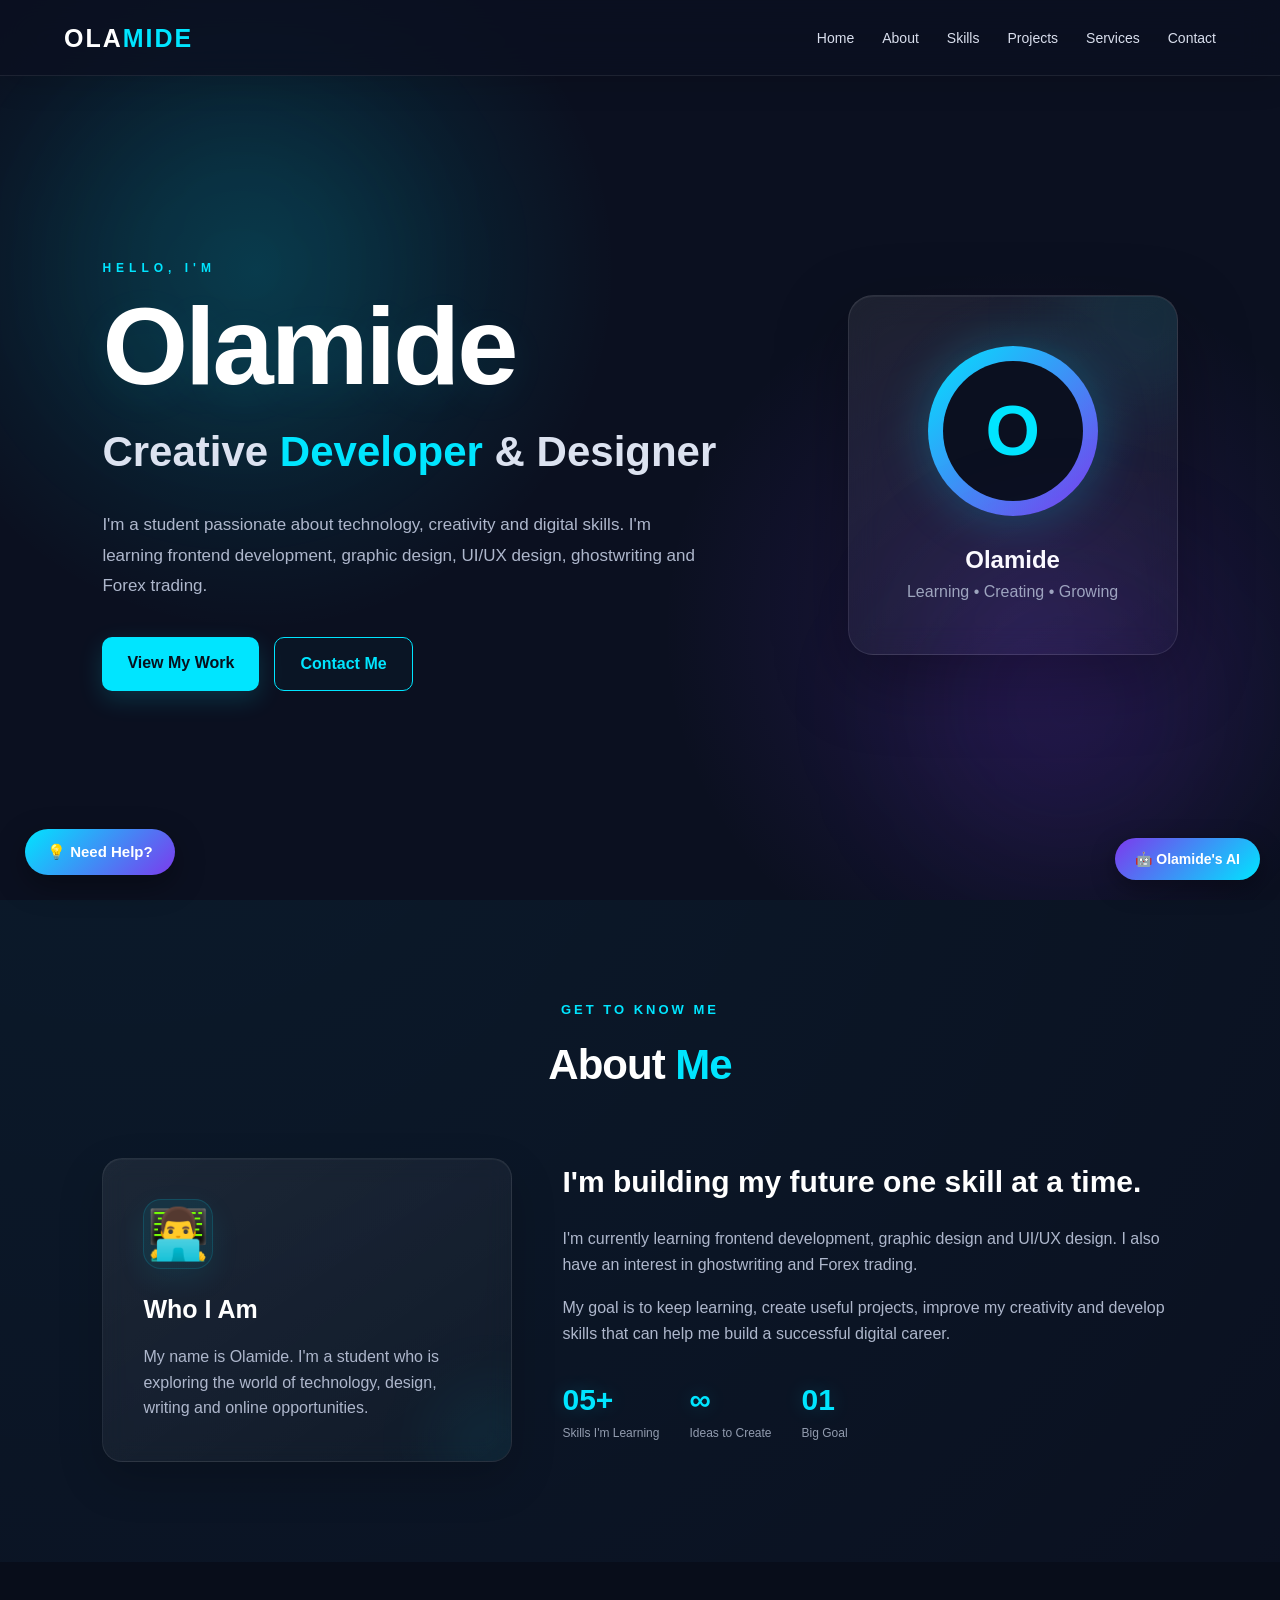
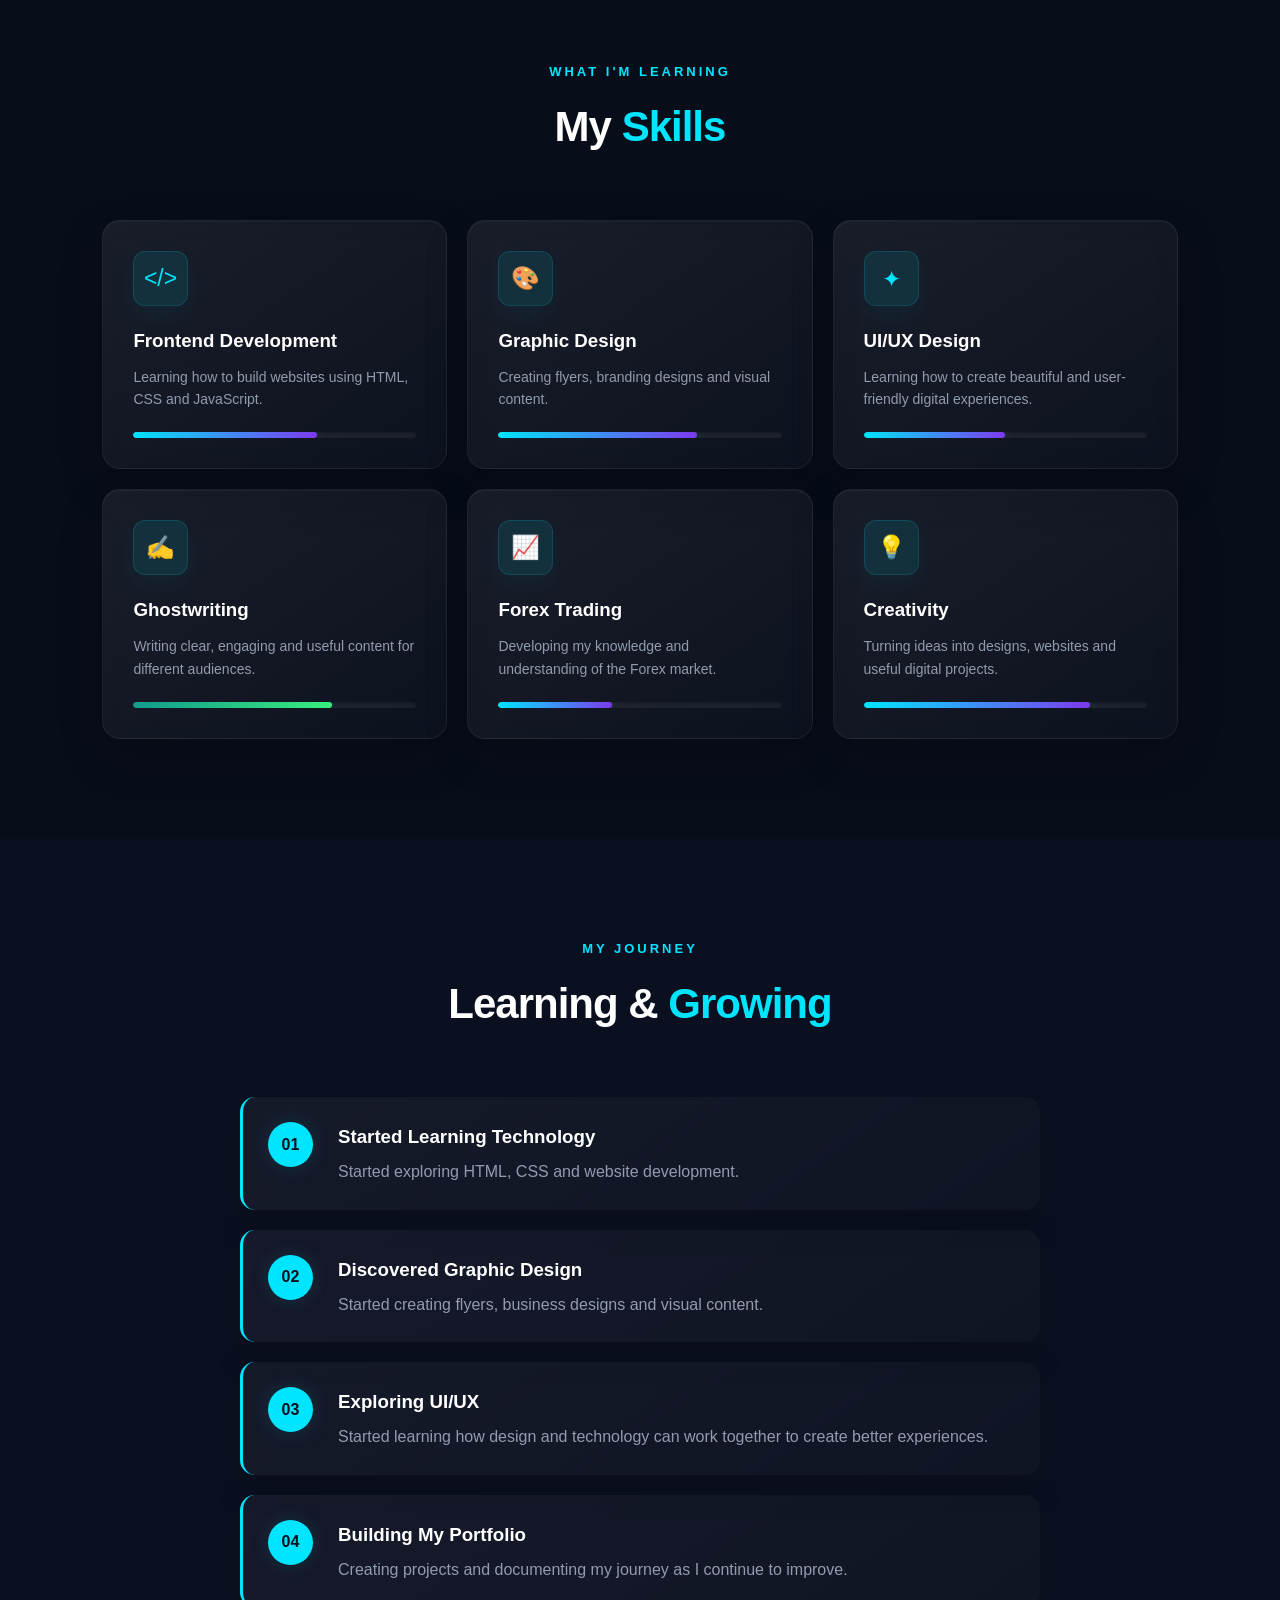
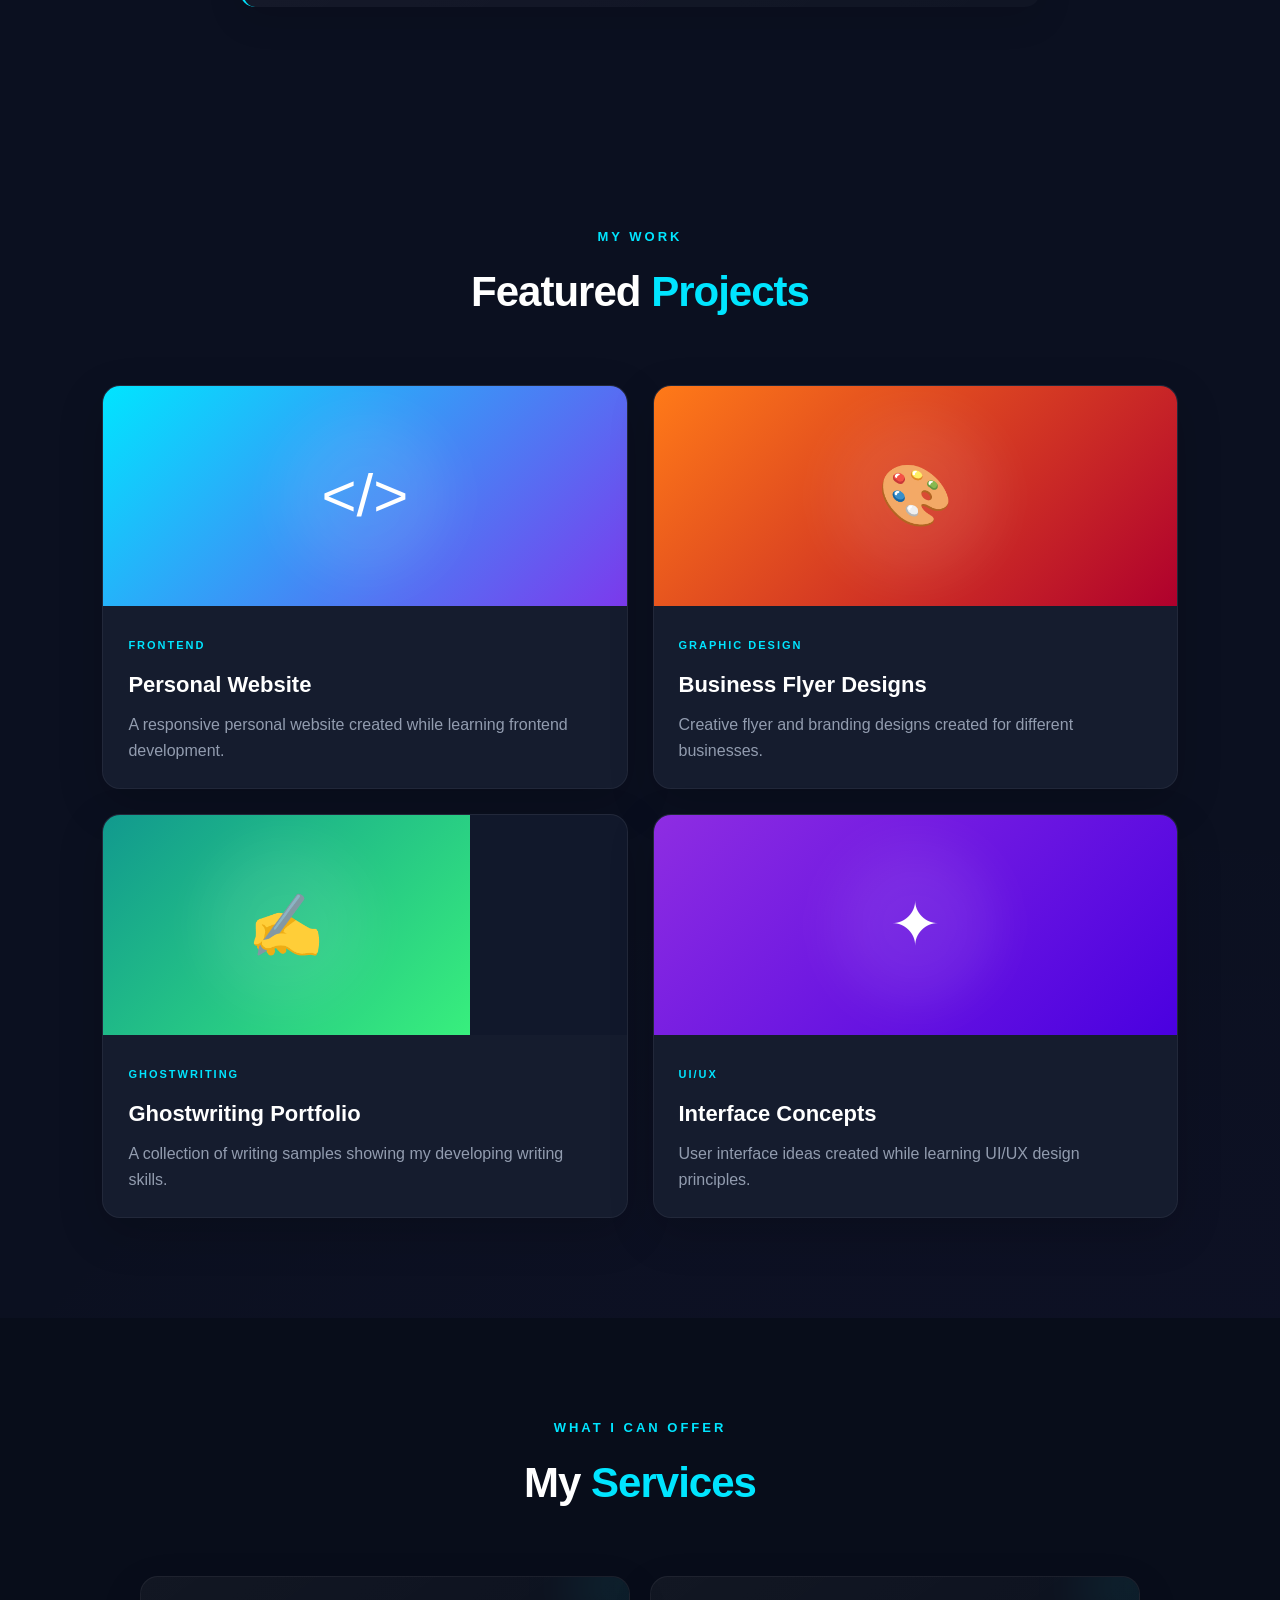
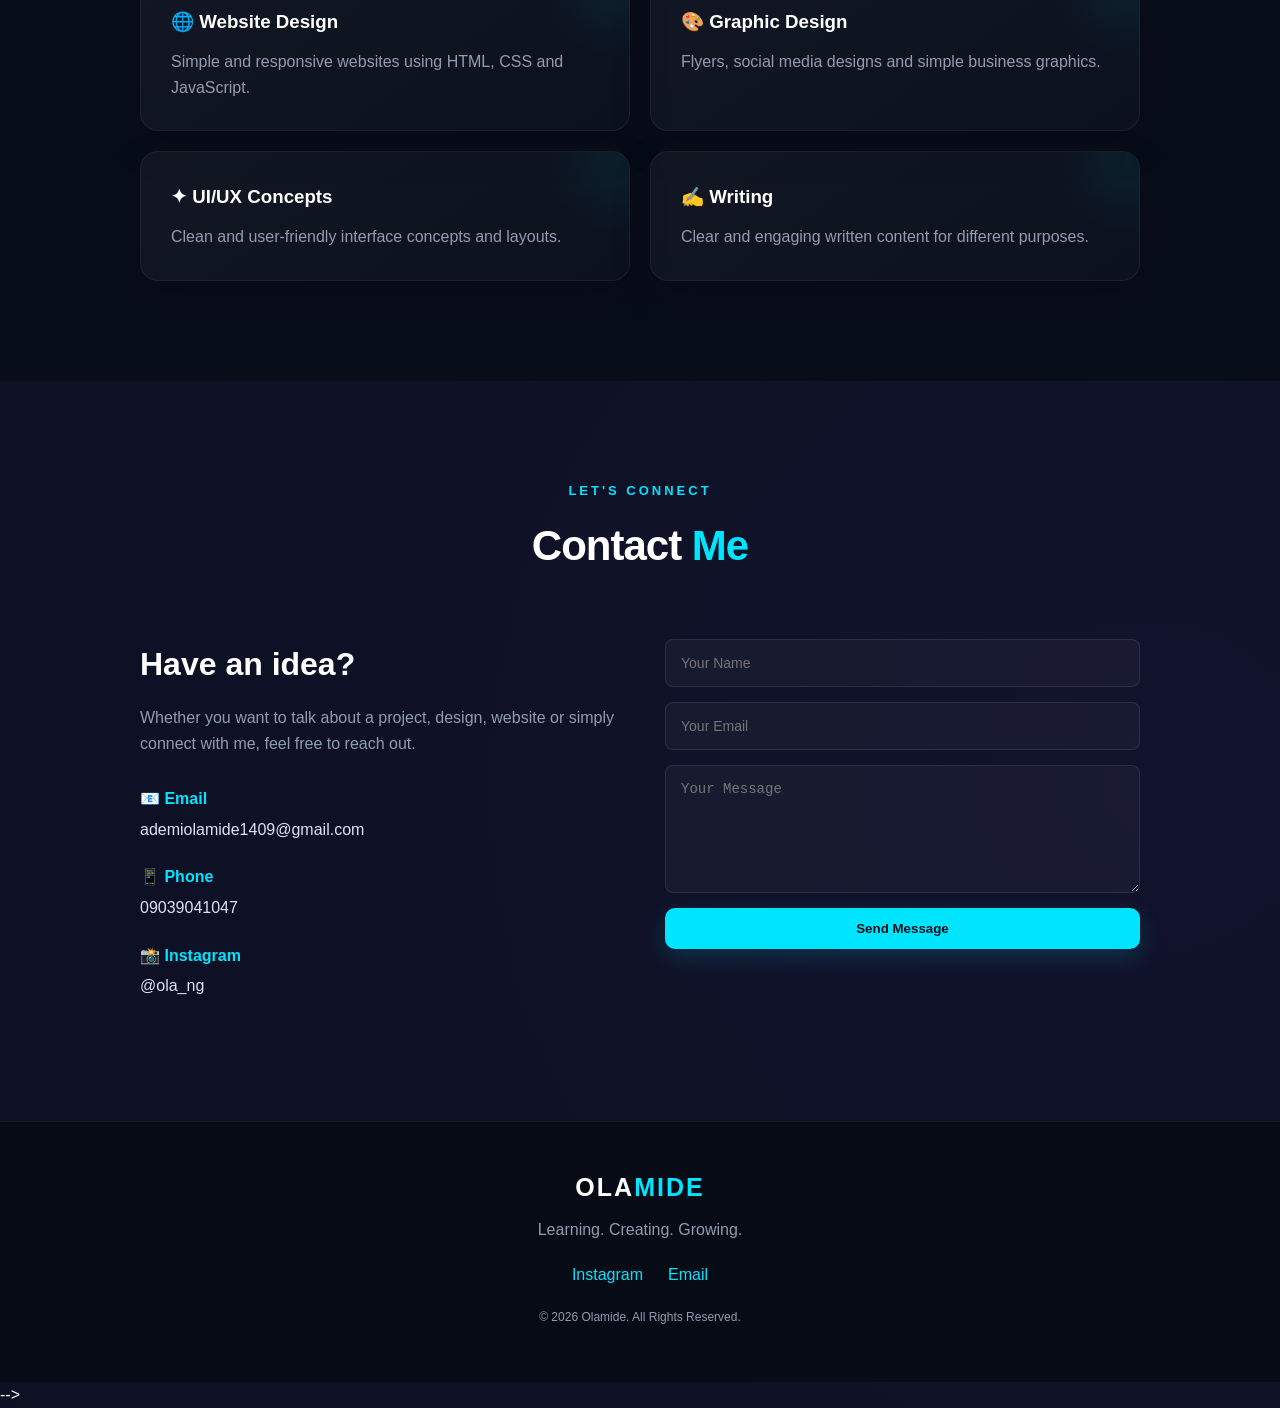
==== index.html @ 6fe2a72b "Initial commit" ====
<!DOCTYPE html>
<html lang="en">

<head>
    <meta charset="UTF-8">
    <meta name="viewport" content="width=device-width, initial-scale=1.0">
    <meta name="description"
        content="Ademide Ibrahim is a creative developer and designer passionate about technology, web development, UI/UX design, and building creative digital experiences.">

    <meta name="keywords"
        content="Ademide Ibrahim, Olamide, Creative Developer, Web Developer, Frontend Developer, UI/UX Designer">

    <meta name="author" content="Ademide Ibrahim">
    <meta name="google-site-verification" content="kV7zNmbX9XH_e2WKXNyGyuGoBmUHc7FkguKWBTbG-Ic" />
    <meta name="robots" content="index, follow">
    <title>Olamide | Creative Developer</title>

    <link rel="stylesheet" href="style.css">
</head>

<body>

    <!-- NAVIGATION -->

    <header>

        <nav class="navbar">

            <div class="logo">
                OLA<span>MIDE</span>
            </div>

            <ul class="nav-links">

                <li>
                    <a href="#home">Home</a>
                </li>

                <li>
                    <a href="#about">About</a>
                </li>

                <li>
                    <a href="#skills">Skills</a>
                </li>

                <li>
                    <a href="#projects">Projects</a>
                </li>

                <li>
                    <a href="#services">Services</a>
                </li>

                <li>
                    <a href="#contact">Contact</a>
                </li>

            </ul>

            <button class="menu-btn" onclick="toggleMenu()">
                ☰
            </button>

        </nav>

    </header>


    <!-- HOME -->

    <section id="home" class="hero">

        <div class="hero-content">

            <p class="small-title">
                HELLO, I'M
            </p>

            <h1>
                Olamide
            </h1>

            <h2>
                Creative <span>Developer</span> & Designer
            </h2>

            <p class="hero-text">
                I'm a student passionate about technology, creativity
                and digital skills. I'm learning frontend development,
                graphic design, UI/UX design, ghostwriting and Forex trading.
            </p>

            <div class="hero-buttons">

                <a href="#projects" class="btn primary">
                    View My Work
                </a>

                <a href="#contact" class="btn secondary">
                    Contact Me
                </a>

            </div>

        </div>


        <div class="hero-card">

            <div class="circle">

                <div class="initial">
                    O
                </div>

            </div>

            <h3>
                Olamide
            </h3>

            <p>
                Learning • Creating • Growing
            </p>

        </div>

    </section>


    <!-- ABOUT -->

    <section id="about" class="section">

        <div class="section-title">

            <p>GET TO KNOW ME</p>

            <h2>
                About <span>Me</span>
            </h2>

        </div>


        <div class="about-container">

            <div class="about-card">

                <div class="about-icon">
                    👨‍💻
                </div>

                <h3>
                    Who I Am
                </h3>

                <p>
                    My name is Olamide. I'm a student who is exploring
                    the world of technology, design, writing and online
                    opportunities.
                </p>

            </div>


            <div class="about-text">

                <h3>
                    I'm building my future one skill at a time.
                </h3>

                <p>
                    I'm currently learning frontend development,
                    graphic design and UI/UX design. I also have an
                    interest in ghostwriting and Forex trading.
                </p>

                <p>
                    My goal is to keep learning, create useful projects,
                    improve my creativity and develop skills that can
                    help me build a successful digital career.
                </p>

                <div class="about-stats">

                    <div>
                        <strong>05+</strong>
                        <span>Skills I'm Learning</span>
                    </div>

                    <div>
                        <strong>∞</strong>
                        <span>Ideas to Create</span>
                    </div>

                    <div>
                        <strong>01</strong>
                        <span>Big Goal</span>
                    </div>

                </div>

            </div>

        </div>

    </section>


    <!-- SKILLS -->

    <section id="skills" class="section skills-section">

        <div class="section-title">

            <p>WHAT I'M LEARNING</p>

            <h2>
                My <span>Skills</span>
            </h2>

        </div>


        <div class="skills-grid">

            <div class="skill-card">

                <div class="skill-icon">
                    &lt;/&gt;
                </div>

                <h3>
                    Frontend Development
                </h3>

                <p>
                    Learning how to build websites using HTML,
                    CSS and JavaScript.
                </p>

                <div class="skill-bar">
                    <div class="progress frontend"></div>
                </div>

            </div>


            <div class="skill-card">

                <div class="skill-icon">
                    🎨
                </div>

                <h3>
                    Graphic Design
                </h3>

                <p>
                    Creating flyers, branding designs and
                    visual content.
                </p>

                <div class="skill-bar">
                    <div class="progress graphics"></div>
                </div>

            </div>


            <div class="skill-card">

                <div class="skill-icon">
                    ✦
                </div>

                <h3>
                    UI/UX Design
                </h3>

                <p>
                    Learning how to create beautiful and
                    user-friendly digital experiences.
                </p>

                <div class="skill-bar">
                    <div class="progress uiux"></div>
                </div>

            </div>


            <div class="skill-card">

                <div class="skill-icon">
                    ✍️
                </div>

                <h3>
                    Ghostwriting
                </h3>

                <p>
                    Writing clear, engaging and useful content
                    for different audiences.
                </p>

                <div class="skill-bar">
                    <div class="progress writing"></div>
                </div>

            </div>


            <div class="skill-card">

                <div class="skill-icon">
                    📈
                </div>

                <h3>
                    Forex Trading
                </h3>

                <p>
                    Developing my knowledge and understanding
                    of the Forex market.
                </p>

                <div class="skill-bar">
                    <div class="progress forex"></div>
                </div>

            </div>


            <div class="skill-card">

                <div class="skill-icon">
                    💡
                </div>

                <h3>
                    Creativity
                </h3>

                <p>
                    Turning ideas into designs, websites and
                    useful digital projects.
                </p>

                <div class="skill-bar">
                    <div class="progress creativity"></div>
                </div>

            </div>

        </div>

    </section>


    <!-- LEARNING JOURNEY -->

    <section class="section journey">

        <div class="section-title">

            <p>MY JOURNEY</p>

            <h2>
                Learning & <span>Growing</span>
            </h2>

        </div>


        <div class="timeline">

            <div class="timeline-item">

                <div class="timeline-number">
                    01
                </div>

                <div>
                    <h3>
                        Started Learning Technology
                    </h3>

                    <p>
                        Started exploring HTML, CSS and website
                        development.
                    </p>
                </div>

            </div>


            <div class="timeline-item">

                <div class="timeline-number">
                    02
                </div>

                <div>
                    <h3>
                        Discovered Graphic Design
                    </h3>

                    <p>
                        Started creating flyers, business designs
                        and visual content.
                    </p>
                </div>

            </div>


            <div class="timeline-item">

                <div class="timeline-number">
                    03
                </div>

                <div>
                    <h3>
                        Exploring UI/UX
                    </h3>

                    <p>
                        Started learning how design and technology
                        can work together to create better experiences.
                    </p>
                </div>

            </div>


            <div class="timeline-item">

                <div class="timeline-number">
                    04
                </div>

                <div>
                    <h3>
                        Building My Portfolio
                    </h3>

                    <p>
                        Creating projects and documenting my journey
                        as I continue to improve.
                    </p>
                </div>

            </div>

        </div>

    </section>


    <!-- PROJECTS -->

    <section id="projects" class="section">

        <div class="section-title">

            <p>MY WORK</p>

            <h2>
                Featured <span>Projects</span>
            </h2>

        </div>


        <div class="projects-grid">

            <div class="project-card">

                <div class="project-image website">
                    &lt;/&gt;
                </div>

                <div class="project-content">

                    <span>
                        FRONTEND
                    </span>

                    <h3>
                        Personal Website
                    </h3>

                    <p>
                        A responsive personal website created
                        while learning frontend development.
                    </p>

                </div>

            </div>


            <div class="project-card">

                <div class="project-image design">
                    🎨
                </div>

                <div class="project-content">

                    <span>
                        GRAPHIC DESIGN
                    </span>

                    <h3>
                        Business Flyer Designs
                    </h3>

                    <p>
                        Creative flyer and branding designs
                        created for different businesses.
                    </p>

                </div>

            </div>


            <div class="project-card">

                <div class="project-image writing">
                    ✍️
                </div>

                <div class="project-content">

                    <span>
                        GHOSTWRITING
                    </span>

                    <h3>
                        Ghostwriting Portfolio
                    </h3>

                    <p>
                        A collection of writing samples showing
                        my developing writing skills.
                    </p>

                </div>

            </div>


            <div class="project-card">

                <div class="project-image ui">
                    ✦
                </div>

                <div class="project-content">

                    <span>
                        UI/UX
                    </span>

                    <h3>
                        Interface Concepts
                    </h3>

                    <p>
                        User interface ideas created while learning
                        UI/UX design principles.
                    </p>

                </div>

            </div>

        </div>

    </section>


    <!-- SERVICES -->

    <section id="services" class="section services-section">

        <div class="section-title">

            <p>WHAT I CAN OFFER</p>

            <h2>
                My <span>Services</span>
            </h2>

        </div>


        <div class="services-grid">

            <div class="service">
                <h3>🌐 Website Design</h3>
                <p>
                    Simple and responsive websites using
                    HTML, CSS and JavaScript.
                </p>
            </div>

            <div class="service">
                <h3>🎨 Graphic Design</h3>
                <p>
                    Flyers, social media designs and
                    simple business graphics.
                </p>
            </div>

            <div class="service">
                <h3>✦ UI/UX Concepts</h3>
                <p>
                    Clean and user-friendly interface
                    concepts and layouts.
                </p>
            </div>

            <div class="service">
                <h3>✍️ Writing</h3>
                <p>
                    Clear and engaging written content
                    for different purposes.
                </p>
            </div>

        </div>

    </section>


    <!-- CONTACT -->

    <section id="contact" class="section contact-section">

        <div class="section-title">

            <p>LET'S CONNECT</p>

            <h2>
                Contact <span>Me</span>
            </h2>

        </div>


        <div class="contact-container">

            <div class="contact-info">

                <h3>
                    Have an idea?
                </h3>

                <p>
                    Whether you want to talk about a project,
                    design, website or simply connect with me,
                    feel free to reach out.
                </p>


                <div class="contact-item">

                    <strong>
                        📧 Email
                    </strong>

                    <a href="mailto:ademiolamide1409@gmail.com">
                        ademiolamide1409@gmail.com
                    </a>

                </div>


                <div class="contact-item">

                    <strong>
                        📱 Phone
                    </strong>

                    <a href="tel:09039041047">
                        09039041047
                    </a>

                </div>


                <div class="contact-item">

                    <strong>
                        📸 Instagram
                    </strong>

                    <a href="https://instagram.com/ola_ng" target="_blank">
                        @ola_ng
                    </a>

                </div>

            </div>


            <form class="contact-form" action="https://formspree.io/f/moealkkn" method="POST">
                <input type="text" name="name" id="name" placeholder="Your Name" required>

                <input type="email" name="email" id="email" placeholder="Your Email" required>

                <textarea name="message" id="message" placeholder="Your Message" rows="6" required></textarea>

                <button type="submit" class="btn primary">
                    Send Message
                </button>
            </form>

        </div>

    </section>


    <!-- FOOTER -->

    <footer>

        <div class="logo">
            OLA<span>MIDE</span>
        </div>

        <p>
            Learning. Creating. Growing.
        </p>

        <div class="footer-social">

            <a href="https://instagram.com/ola_ng" target="_blank">
                Instagram
            </a>

            <a href="mailto:ademiolamide1409@gmail.com">
                Email
            </a>

        </div>

        <p class="copyright">
            © 2026 Olamide. All Rights Reserved.
        </p>

    </footer>

    <!-- =========================
     NEED HELP
========================= -->

    <div class="help-widget">

        <!-- NEED HELP BUTTON -->
        <button class="help-button" onclick="toggleHelp()">
            💡 Need Help?
        </button>


        <!-- HELP MENU -->
        <div class="help-menu" id="helpMenu">

            <div class="help-header">

                <div>
                    <span>Olamide's Assistant</span>
                    <strong>How can Olamide help?</strong>
                </div>

                <button class="help-close" onclick="toggleHelp()">
                    ×
                </button>

            </div>


            <!-- QUESTIONS -->

            <div class="help-questions">

                <button onclick="showHelp('about')">
                    👋 Who is Olamide?
                </button>

                <button onclick="showHelp('skills')">
                    ⭐ What skills does Olamide have?
                </button>

                <button onclick="showHelp('webdesign')">
                    💻 Want to know more about website design?
                </button>

                <button onclick="showHelp('websites')">
                    🌐 What kind of websites can Olamide build?
                </button>

                <button onclick="showHelp('graphics')">
                    🎨 What does Olamide do in graphic design?
                </button>

                <button onclick="showHelp('uiux')">
                    ✦ What does Olamide know about UI/UX?
                </button>

                <button onclick="showHelp('ghostwriting')">
                    ✍️ Wanna know more about ghostwriting?
                </button>

                <button onclick="showHelp('learning')">
                    📚 What is Olamide currently learning?
                </button>

                <button onclick="showHelp('journey')">
                    🌱 Want to know about Olamide's journey?
                </button>

                <button onclick="showHelp('goals')">
                    🎯 What are Olamide's goals?
                </button>

                <button onclick="showHelp('services')">
                    🛠️ What services does Olamide offer?
                </button>

                <button onclick="showHelp('tools')">
                    🔧 What tools and technologies does Olamide use?
                </button>

                <!-- VIEW WORK -->
                <button onclick="showWorkOptions()">
                    🚀 View Olamide's Work
                </button>

                <button onclick="showHelp('contact')">
                    📩 Want to contact Olamide?
                </button>

                <button onclick="showFunSection()">
                    🎮 Want to have some fun?
                </button>

            </div>


            <!-- ANSWERS APPEAR HERE -->

            <div class="help-response" id="helpResponse">
            </div>


            <!-- WORK BUTTONS -->

            <div class="work-options" id="workOptions">

                <div class="work-options-title">
                    <span>OLAMIDE'S PORTFOLIO</span>

                    <h3>
                        Choose a type of work
                    </h3>
                </div>


                <button onclick="showWork('web')">
                    💻 Web Development
                </button>

                <button onclick="showWork('graphics')">
                    🎨 Graphic Design
                </button>

                <button onclick="showWork('uiux')">
                    ✦ UI/UX Design
                </button>

                <button onclick="showWork('writing')">
                    ✍️ Ghostwriting
                </button>

            </div>


            <!-- WORK PICTURES -->

            <div class="work-display" id="workDisplay">
            </div>

        </div>

    </div> -->

    <!-- =========================
     OLAMIDE'S AI
========================= -->

    <div class="olamide-ai">

        <!-- AI BUTTON -->

        <button class="ai-button" onclick="toggleAI()">

            🤖 Olamide's AI

        </button>


        <!-- AI CHAT WINDOW -->

        <div class="ai-chat" id="aiChat">

            <!-- HEADER -->

            <div class="ai-header">

                <div class="ai-title">

                    <span>🤖</span>

                    <div>
                        <strong>Olamide's AI</strong>

                        <small>
                            Ask about Olamide
                        </small>
                    </div>

                </div>


                <button class="ai-close" onclick="toggleAI()">

                    ×

                </button>

            </div>


            <!-- MESSAGES -->

            <div class="ai-messages" id="aiMessages">

                <div class="ai-message bot">
                    <div class="message-content">
                        <strong>🤖 Olamide's AI</strong>

                        <p>
                            Hi! 👋 I'm Olamide's AI.
                        </p>

                        <p>
                            Ask me anything about Olamide,
                            his skills, work, services, projects and more.
                        </p>
                    </div>
                </div>

            </div>


            <!-- INPUT AREA -->
            <div class="ai-input-area">

                <input type="text" id="aiInput" placeholder="Ask Olamide's AI..." autocomplete="off">

                <button class="ai-mic" id="aiMic" onclick="startVoiceInput()" aria-label="Use voice">

                    🎤

                </button>

                <button class="ai-send" onclick="sendAIMessage()" aria-label="Send message">

                    ➤

                </button>

            </div>

        </div>

    </div>
    <script src="script.js"></script>

</body>

</html>
---- style.css ----
/* =========================
   GENERAL
========================= */

* {
    margin: 0;
    padding: 0;
    box-sizing: border-box;
}

html {
    scroll-behavior: smooth;
}

body {
    font-family: Arial, Helvetica, sans-serif;
    background: #0b1020;
    color: #ffffff;
    line-height: 1.6;
}

a {
    text-decoration: none;
    color: inherit;
}

ul {
    list-style: none;
}


/* =========================
   NAVIGATION
========================= */

header {
    width: 100%;
    position: fixed;
    top: 0;
    left: 0;
    z-index: 1000;
    background: rgba(11, 16, 32, 0.95);
    border-bottom: 1px solid rgba(255, 255, 255, 0.08);
}

.navbar {
    width: 90%;
    max-width: 1200px;
    margin: auto;
    height: 75px;

    display: flex;
    align-items: center;
    justify-content: space-between;
}

.logo {
    font-size: 24px;
    font-weight: bold;
    letter-spacing: 2px;
}

.logo span {
    color: #00e5ff;
}

.nav-links {
    display: flex;
    gap: 28px;
}

.nav-links a {
    color: #d9deed;
    font-size: 14px;
    transition: 0.3s;
}

.nav-links a:hover {
    color: #00e5ff;
}

.menu-btn {
    display: none;
    background: none;
    border: none;
    color: white;
    font-size: 28px;
    cursor: pointer;
}


/* =========================
   HERO
========================= */

.hero {
    min-height: 100vh;
    padding: 120px 8% 70px;

    display: flex;
    align-items: center;
    justify-content: space-between;
    gap: 60px;

    background:
        radial-gradient(circle at 20% 30%, rgba(0, 229, 255, 0.15), transparent 30%),
        radial-gradient(circle at 80% 70%, rgba(124, 58, 237, 0.18), transparent 30%),
        #0b1020;
}

.hero-content {
    max-width: 650px;
}

.small-title {
    color: #00e5ff;
    font-weight: bold;
    letter-spacing: 4px;
    margin-bottom: 15px;
}

.hero h1 {
    font-size: clamp(60px, 9vw, 110px);
    line-height: 0.95;
    margin-bottom: 20px;
}

.hero h2 {
    font-size: clamp(24px, 4vw, 42px);
    color: #dce2f0;
    margin-bottom: 25px;
}

.hero h2 span {
    color: #00e5ff;
}

.hero-text {
    color: #aeb7cc;
    max-width: 600px;
    font-size: 17px;
}

.hero-buttons {
    display: flex;
    gap: 15px;
    margin-top: 35px;
}

.btn {
    display: inline-block;
    padding: 13px 25px;
    border-radius: 8px;
    font-weight: bold;
    transition: 0.3s;
    cursor: pointer;
}

.primary {
    background: #00e5ff;
    color: #07101d;
}

.primary:hover {
    transform: translateY(-3px);
    box-shadow: 0 10px 25px rgba(0, 229, 255, 0.25);
}

.secondary {
    border: 1px solid #00e5ff;
    color: #00e5ff;
}

.secondary:hover {
    background: #00e5ff;
    color: #07101d;
}


/* HERO CARD */

.hero-card {
    width: 330px;
    min-width: 280px;

    padding: 50px 30px;

    text-align: center;

    border-radius: 25px;

    background: rgba(255, 255, 255, 0.05);
    border: 1px solid rgba(255, 255, 255, 0.1);

    box-shadow: 0 20px 60px rgba(0, 0, 0, 0.3);
}

.circle {
    width: 170px;
    height: 170px;
    margin: auto auto 25px;

    border-radius: 50%;

    display: flex;
    align-items: center;
    justify-content: center;

    background: linear-gradient(135deg, #00e5ff, #7c3aed);

    box-shadow: 0 0 50px rgba(0, 229, 255, 0.25);
}

.initial {
    width: 140px;
    height: 140px;

    border-radius: 50%;

    display: flex;
    align-items: center;
    justify-content: center;

    background: #0b1020;

    font-size: 70px;
    font-weight: bold;
    color: #00e5ff;
}

.hero-card h3 {
    font-size: 24px;
}

.hero-card p {
    color: #9fa9bd;
}


/* =========================
   SECTIONS
========================= */

.section {
    padding: 100px 8%;
}

.section-title {
    text-align: center;
    margin-bottom: 60px;
}

.section-title p {
    color: #00e5ff;
    font-size: 13px;
    font-weight: bold;
    letter-spacing: 3px;
    margin-bottom: 10px;
}

.section-title h2 {
    font-size: 42px;
}

.section-title h2 span {
    color: #00e5ff;
}


/* =========================
   ABOUT
========================= */

.about-container {
    max-width: 1100px;
    margin: auto;

    display: grid;
    grid-template-columns: 1fr 1.5fr;
    gap: 50px;
}

.about-card {
    padding: 40px;

    border-radius: 20px;

    background: linear-gradient(
        145deg,
        rgba(0, 229, 255, 0.12),
        rgba(124, 58, 237, 0.08)
    );

    border: 1px solid rgba(255, 255, 255, 0.08);
}

.about-icon {
    font-size: 50px;
    margin-bottom: 20px;
}

.about-card h3 {
    font-size: 25px;
    margin-bottom: 15px;
}

.about-card p,
.about-text p {
    color: #aeb7cc;
}

.about-text h3 {
    font-size: 30px;
    margin-bottom: 20px;
}

.about-text p {
    margin-bottom: 18px;
}

.about-stats {
    display: flex;
    gap: 30px;
    margin-top: 30px;
}

.about-stats div {
    display: flex;
    flex-direction: column;
}

.about-stats strong {
    font-size: 30px;
    color: #00e5ff;
}

.about-stats span {
    color: #929caf;
    font-size: 12px;
}


/* =========================
   SKILLS
========================= */

.skills-section {
    background: #080d1a;
}

.skills-grid {
    max-width: 1100px;
    margin: auto;

    display: grid;
    grid-template-columns: repeat(3, 1fr);
    gap: 20px;
}

.skill-card {
    padding: 30px;

    border-radius: 18px;

    background: #11182b;

    border: 1px solid rgba(255, 255, 255, 0.06);

    transition: 0.3s;
}

.skill-card:hover {
    transform: translateY(-8px);
    border-color: rgba(0, 229, 255, 0.5);
}

.skill-icon {
    width: 55px;
    height: 55px;

    display: flex;
    align-items: center;
    justify-content: center;

    background: rgba(0, 229, 255, 0.1);

    border-radius: 12px;

    color: #00e5ff;
    font-size: 23px;

    margin-bottom: 20px;
}

.skill-card h3 {
    margin-bottom: 10px;
}

.skill-card p {
    color: #929caf;
    font-size: 14px;
}

.skill-bar {
    width: 100%;
    height: 5px;

    margin-top: 22px;

    background: #252d42;
    border-radius: 10px;
    overflow: hidden;
}

.progress {
    height: 100%;
    border-radius: 10px;

    background: linear-gradient(
        90deg,
        #00e5ff,
        #7c3aed
    );
}

.frontend {
    width: 65%;
}

.graphics {
    width: 70%;
}

.uiux {
    width: 50%;
}

.writing {
    width: 70%;
}

.forex {
    width: 40%;
}

.creativity {
    width: 80%;
}


/* =========================
   JOURNEY
========================= */

.timeline {
    max-width: 800px;
    margin: auto;
}

.timeline-item {
    display: flex;
    align-items: flex-start;

    gap: 25px;

    padding: 25px;

    margin-bottom: 20px;

    background: #11182b;

    border-radius: 15px;

    border-left: 3px solid #00e5ff;
}

.timeline-number {
    min-width: 45px;
    height: 45px;

    display: flex;
    align-items: center;
    justify-content: center;

    background: #00e5ff;
    color: #07101d;

    border-radius: 50%;

    font-weight: bold;
}

.timeline-item h3 {
    margin-bottom: 7px;
}

.timeline-item p {
    color: #929caf;
}


/* =========================
   PROJECTS
========================= */

.projects-grid {
    max-width: 1100px;
    margin: auto;

    display: grid;
    grid-template-columns: repeat(2, 1fr);
    gap: 25px;
}

.project-card {
    overflow: hidden;

    border-radius: 18px;

    background: #11182b;

    border: 1px solid rgba(255, 255, 255, 0.07);

    transition: 0.3s;
}

.project-card:hover {
    transform: translateY(-7px);
}

.project-image {
    height: 220px;

    display: flex;
    align-items: center;
    justify-content: center;

    font-size: 60px;

    background: linear-gradient(
        135deg,
        #00e5ff,
        #7c3aed
    );
}

.design {
    background: linear-gradient(
        135deg,
        #ff7a18,
        #af002d
    );
}

.writing {
    background: linear-gradient(
        135deg,
        #11998e,
        #38ef7d
    );
}

.ui {
    background: linear-gradient(
        135deg,
        #8e2de2,
        #4a00e0
    );
}

.project-content {
    padding: 25px;
}

.project-content span {
    color: #00e5ff;
    font-size: 11px;
    font-weight: bold;
    letter-spacing: 2px;
}

.project-content h3 {
    margin: 10px 0;
    font-size: 22px;
}

.project-content p {
    color: #929caf;
}


/* =========================
   SERVICES
========================= */

.services-section {
    background: #080d1a;
}

.services-grid {
    max-width: 1000px;
    margin: auto;

    display: grid;
    grid-template-columns: repeat(2, 1fr);
    gap: 20px;
}

.service {
    padding: 30px;

    border-radius: 18px;

    background: #11182b;

    border: 1px solid rgba(255, 255, 255, 0.06);

    transition: 0.3s;
}

.service:hover {
    border-color: #00e5ff;
    transform: translateY(-5px);
}

.service h3 {
    margin-bottom: 12px;
}

.service p {
    color: #929caf;
}


/* =========================
   CONTACT
========================= */

.contact-container {
    max-width: 1000px;
    margin: auto;

    display: grid;
    grid-template-columns: 1fr 1fr;

    gap: 50px;
}

.contact-info h3 {
    font-size: 32px;
    margin-bottom: 15px;
}

.contact-info > p {
    color: #929caf;
    margin-bottom: 30px;
}

.contact-item {
    margin-bottom: 22px;

    display: flex;
    flex-direction: column;
}

.contact-item strong {
    color: #00e5ff;
    margin-bottom: 5px;
}

.contact-item a {
    color: #dce2f0;
}

.contact-item a:hover {
    color: #00e5ff;
}

.contact-form {
    display: flex;
    flex-direction: column;
    gap: 15px;
}

.contact-form input,
.contact-form textarea {
    width: 100%;

    padding: 15px;

    border: 1px solid rgba(255, 255, 255, 0.08);

    border-radius: 8px;

    outline: none;

    background: #11182b;

    color: white;

    font-size: 14px;
}

.contact-form input:focus,
.contact-form textarea:focus {
    border-color: #00e5ff;
}

.contact-form textarea {
    resize: vertical;
}

.contact-form button {
    border: none;
}


/* =========================
   FOOTER
========================= */

footer {
    padding: 45px 20px;

    text-align: center;

    background: #070b15;

    border-top: 1px solid rgba(255, 255, 255, 0.06);
}

footer p {
    color: #929caf;
    margin: 10px 0;
}

.footer-social {
    display: flex;
    justify-content: center;
    gap: 25px;

    margin: 20px 0;
}

.footer-social a {
    color: #00e5ff;
}

.copyright {
    font-size: 12px;
}


/* =========================
   RESPONSIVE DESIGN
========================= */

@media (max-width: 900px) {

    .hero {
        flex-direction: column;
        text-align: center;
        justify-content: center;
    }

    .hero-buttons {
        justify-content: center;
    }

    .hero-card {
        width: 300px;
    }

    .skills-grid {
        grid-template-columns: repeat(2, 1fr);
    }

    .about-container {
        grid-template-columns: 1fr;
    }

    .contact-container {
        grid-template-columns: 1fr;
    }
}


@media (max-width: 700px) {

    .navbar {
        width: 90%;
    }

    .nav-links {
        position: absolute;

        top: 75px;
        left: 0;

        width: 100%;

        display: none;
        flex-direction: column;

        padding: 25px;

        background: #0b1020;

        text-align: center;

        border-bottom: 1px solid rgba(255, 255, 255, 0.1);
    }

    .nav-links.show {
        display: flex;
    }

    .menu-btn {
        display: block;
    }

    .hero {
        padding-left: 6%;
        padding-right: 6%;
    }

    .hero h1 {
        font-size: 65px;
    }

    .hero h2 {
        font-size: 25px;
    }

    .hero-text {
        font-size: 15px;
    }

    .hero-buttons {
        flex-direction: column;
        align-items: center;
    }

    .btn {
        width: 200px;
        text-align: center;
    }

    .section {
        padding: 80px 6%;
    }

    .section-title h2 {
        font-size: 34px;
    }

    .skills-grid,
    .projects-grid,
    .services-grid {
        grid-template-columns: 1fr;
    }

    .about-stats {
        flex-wrap: wrap;
    }

    .contact-container {
        gap: 35px;
    }
}


@media (max-width: 400px) {

    .hero h1 {
        font-size: 55px;
    }

    .hero-card {
        width: 100%;
    }

    .circle {
        width: 140px;
         height: 140px; 
    }

    .initial {
        width: 115px;
        height: 115px;
        font-size: 55px;
    }

}

/* =========================
   PREMIUM PORTFOLIO UPGRADE
   Add this at the END of style.css
========================= */

/* Smoother overall feel */
* {
    transition-timing-function: ease;
}

body {
    background:
        radial-gradient(circle at 10% 10%, rgba(0, 229, 255, 0.05), transparent 28%),
        radial-gradient(circle at 90% 90%, rgba(124, 58, 237, 0.06), transparent 28%),
        #0b1020;
}

/* =========================
   NAVBAR UPGRADE
========================= */

header {
    background: rgba(11, 16, 32, 0.78);
    backdrop-filter: blur(18px);
    -webkit-backdrop-filter: blur(18px);
    box-shadow: 0 8px 30px rgba(0, 0, 0, 0.12);
}

.logo {
    font-size: 25px;
    font-weight: 800;
}

.nav-links a {
    position: relative;
    font-weight: 500;
}

.nav-links a::after {
    content: "";
    position: absolute;
    left: 0;
    bottom: -8px;
    width: 0;
    height: 2px;
    background: #00e5ff;
    transition: width 0.3s ease;
}

.nav-links a:hover::after {
    width: 100%;
}


/* =========================
   HERO UPGRADE
========================= */

.hero {
    position: relative;
    overflow: hidden;
}

.hero::before {
    content: "";
    position: absolute;
    width: 350px;
    height: 350px;
    border-radius: 50%;
    background: rgba(0, 229, 255, 0.06);
    filter: blur(70px);
    top: 10%;
    left: 5%;
    pointer-events: none;
}

.hero::after {
    content: "";
    position: absolute;
    width: 300px;
    height: 300px;
    border-radius: 50%;
    background: rgba(124, 58, 237, 0.08);
    filter: blur(70px);
    bottom: 5%;
    right: 5%;
    pointer-events: none;
}

.hero-content {
    position: relative;
    z-index: 2;
}

.small-title {
    text-transform: uppercase;
    font-size: 12px;
    letter-spacing: 5px;
}

.hero h1 {
    letter-spacing: -3px;
    text-shadow: 0 10px 40px rgba(0, 229, 255, 0.08);
}

.hero-text {
    line-height: 1.8;
}


/* =========================
   BUTTON UPGRADE
========================= */

.btn {
    position: relative;
    overflow: hidden;
    border-radius: 10px;
}

.btn::before {
    content: "";
    position: absolute;
    top: 0;
    left: -100%;
    width: 60%;
    height: 100%;
    background: rgba(255, 255, 255, 0.18);
    transform: skewX(-20deg);
    transition: left 0.5s ease;
}

.btn:hover::before {
    left: 130%;
}

.primary {
    box-shadow: 0 8px 25px rgba(0, 229, 255, 0.16);
}

.secondary {
    background: rgba(0, 229, 255, 0.025);
}


/* =========================
   HERO CARD UPGRADE
========================= */

.hero-card {
    position: relative;
    overflow: hidden;

    background:
        linear-gradient(
            145deg,
            rgba(255, 255, 255, 0.08),
            rgba(255, 255, 255, 0.025)
        );

    backdrop-filter: blur(15px);

    box-shadow:
        0 25px 70px rgba(0, 0, 0, 0.35),
        inset 0 1px 0 rgba(255, 255, 255, 0.06);

    animation: floatingCard 5s ease-in-out infinite;
}

.hero-card::before {
    content: "";
    position: absolute;
    width: 180px;
    height: 180px;
    border-radius: 50%;
    background: rgba(0, 229, 255, 0.08);
    filter: blur(40px);
    top: -70px;
    right: -60px;
}

.circle {
    position: relative;
    z-index: 1;
}


/* =========================
   SECTION TITLE
========================= */

.section-title p {
    text-transform: uppercase;
}

.section-title h2 {
    letter-spacing: -1px;
}


/* =========================
   ABOUT UPGRADE
========================= */

.about-card {
    position: relative;
    overflow: hidden;

    box-shadow:
        0 20px 50px rgba(0, 0, 0, 0.2),
        inset 0 1px 0 rgba(255, 255, 255, 0.04);

    transition:
        transform 0.3s ease,
        border-color 0.3s ease;
}

.about-card::after {
    content: "";
    position: absolute;
    width: 120px;
    height: 120px;
    border-radius: 50%;
    background: rgba(0, 229, 255, 0.06);
    filter: blur(30px);
    right: -40px;
    bottom: -40px;
}

.about-card:hover {
    transform: translateY(-7px);
    border-color: rgba(0, 229, 255, 0.25);
}

.about-icon {
    position: relative;
    z-index: 1;
}


/* =========================
   SKILLS UPGRADE
========================= */

.skill-card {
    position: relative;
    overflow: hidden;

    background:
        linear-gradient(
            145deg,
            rgba(255, 255, 255, 0.055),
            rgba(255, 255, 255, 0.018)
        );

    box-shadow:
        0 15px 40px rgba(0, 0, 0, 0.16);
}

.skill-card::before {
    content: "";
    position: absolute;
    top: 0;
    left: 0;
    width: 100%;
    height: 1px;
    background: linear-gradient(
        90deg,
        transparent,
        rgba(0, 229, 255, 0.4),
        transparent
    );
    opacity: 0;
    transition: opacity 0.3s ease;
}

.skill-card:hover::before {
    opacity: 1;
}

.skill-icon {
    transition:
        transform 0.3s ease,
        background 0.3s ease;
}

.skill-card:hover .skill-icon {
    transform: translateY(-3px) scale(1.05);
    background: rgba(0, 229, 255, 0.15);
}


/* =========================
   SKILL BARS
========================= */

.skill-bar {
    height: 6px;
    background: rgba(255, 255, 255, 0.07);
}

.progress {
    box-shadow: 0 0 12px rgba(0, 229, 255, 0.25);
}


/* =========================
   JOURNEY UPGRADE
========================= */

.timeline-item {
    background:
        linear-gradient(
            145deg,
            rgba(255, 255, 255, 0.045),
            rgba(255, 255, 255, 0.018)
        );

    box-shadow: 0 12px 35px rgba(0, 0, 0, 0.12);

    transition:
        transform 0.3s ease,
        border-color 0.3s ease,
        background 0.3s ease;
}

.timeline-item:hover {
    transform: translateX(7px);
    border-left-color: #00e5ff;
    background: rgba(0, 229, 255, 0.035);
}

.timeline-number {
    box-shadow: 0 0 20px rgba(0, 229, 255, 0.12);
}


/* =========================
   PROJECT UPGRADE
========================= */

.project-card {
    position: relative;

    box-shadow:
        0 15px 45px rgba(0, 0, 0, 0.18);

    transition:
        transform 0.35s ease,
        border-color 0.35s ease,
        box-shadow 0.35s ease;
}

.project-card:hover {
    transform: translateY(-10px);
    border-color: rgba(0, 229, 255, 0.3);

    box-shadow:
        0 25px 60px rgba(0, 0, 0, 0.28);
}

.project-image {
    position: relative;
    overflow: hidden;
}

.project-image::before {
    content: "";
    position: absolute;
    width: 160px;
    height: 160px;
    border-radius: 50%;
    background: rgba(255, 255, 255, 0.08);
    filter: blur(25px);
    transition: transform 0.5s ease;
}

.project-card:hover .project-image::before {
    transform: scale(1.5);
}

.project-content {
    background: rgba(255, 255, 255, 0.015);
}

.project-content h3 {
    transition: color 0.3s ease;
}

.project-card:hover .project-content h3 {
    color: #00e5ff;
}


/* =========================
   SERVICES UPGRADE
========================= */

.service {
    position: relative;
    overflow: hidden;

    background:
        linear-gradient(
            145deg,
            rgba(255, 255, 255, 0.045),
            rgba(255, 255, 255, 0.018)
        );

    box-shadow: 0 15px 40px rgba(0, 0, 0, 0.15);
}

.service::before {
    content: "";
    position: absolute;
    width: 100px;
    height: 100px;
    border-radius: 50%;
    background: rgba(0, 229, 255, 0.06);
    filter: blur(25px);
    right: -40px;
    top: -40px;
}

.service:hover {
    transform: translateY(-7px);
    border-color: rgba(0, 229, 255, 0.35);
}


/* =========================
   CONTACT UPGRADE
========================= */

.contact-form input,
.contact-form textarea {
    background: rgba(255, 255, 255, 0.035);

    border-color: rgba(255, 255, 255, 0.09);

    transition:
        border-color 0.3s ease,
        box-shadow 0.3s ease,
        background 0.3s ease;
}

.contact-form input:focus,
.contact-form textarea:focus {
    border-color: rgba(0, 229, 255, 0.65);

    background: rgba(0, 229, 255, 0.025);

    box-shadow:
        0 0 0 3px rgba(0, 229, 255, 0.06);
}


/* =========================
   FOOTER UPGRADE
========================= */

footer {
    position: relative;
    overflow: hidden;
}

footer .logo {
    margin-bottom: 5px;
}

.footer-social a {
    transition:
        color 0.3s ease,
        transform 0.3s ease;
}

.footer-social a:hover {
    color: white;
    transform: translateY(-3px);
}


/* =========================
   ANIMATIONS
========================= */

@keyframes floatingCard {
    0%,
    100% {
        transform: translateY(0);
    }

    50% {
        transform: translateY(-10px);
    }
}


/* =========================
   MOBILE POLISH
========================= */

@media (max-width: 700px) {

    .hero-card {
        animation: none;
    }

    .nav-links {
        backdrop-filter: blur(18px);
        -webkit-backdrop-filter: blur(18px);
    }

    .project-card:hover,
    .skill-card:hover,
    .service:hover {
        transform: translateY(-5px);
    }
}


/* =========================
   REDUCE MOTION
========================= */

@media (prefers-reduced-motion: reduce) {

    html {
        scroll-behavior: auto;
    }

    *,
    *::before,
    *::after {
        animation-duration: 0.01ms !important;
        animation-iteration-count: 1 !important;
        transition-duration: 0.01ms !important;
    }
}

/* =========================
   ABOUT + SKILLS PREMIUM UPGRADE
========================= */

.about-card,
.skill-card {
    background:
        linear-gradient(
            145deg,
            rgba(255, 255, 255, 0.07),
            rgba(255, 255, 255, 0.025)
        );

    backdrop-filter: blur(12px);
    -webkit-backdrop-filter: blur(12px);

    box-shadow:
        0 18px 45px rgba(0, 0, 0, 0.18),
        inset 0 1px 0 rgba(255, 255, 255, 0.04);

    transition:
        transform 0.35s ease,
        border-color 0.35s ease,
        box-shadow 0.35s ease;
}

.about-card:hover,
.skill-card:hover {
    transform: translateY(-8px);

    border-color: rgba(0, 229, 255, 0.35);

    box-shadow:
        0 25px 55px rgba(0, 0, 0, 0.28),
        0 0 25px rgba(0, 229, 255, 0.04);
}

.about-icon {
    display: inline-flex;
    width: 70px;
    height: 70px;

    align-items: center;
    justify-content: center;

    border-radius: 18px;

    background: rgba(0, 229, 255, 0.08);

    border: 1px solid rgba(0, 229, 255, 0.15);

    box-shadow:
        0 10px 30px rgba(0, 229, 255, 0.08);
}

.about-stats strong {
    text-shadow:
        0 0 20px rgba(0, 229, 255, 0.2);
}

.skill-icon {
    border: 1px solid rgba(0, 229, 255, 0.15);

    box-shadow:
        0 10px 25px rgba(0, 229, 255, 0.06);

    transition:
        transform 0.3s ease,
        background 0.3s ease;
}

.skill-card:hover .skill-icon {
    transform: scale(1.08) rotate(-3deg);

    background: rgba(0, 229, 255, 0.14);
}

.skill-bar {
    background: rgba(255, 255, 255, 0.06);

    box-shadow:
        inset 0 1px 3px rgba(0, 0, 0, 0.3);
}

.progress {
    box-shadow:
        0 0 12px rgba(0, 229, 255, 0.25);
}

/* =========================
   NEED HELP
========================= */

.help-widget {
    position: fixed;
    left: 25px;
    bottom: 25px;
    z-index: 5000;
}


/* NEED HELP BUTTON */

.help-button {
    border: none;
    padding: 14px 22px;

    border-radius: 50px;

    background: linear-gradient(
        135deg,
        #00e5ff,
        #7c3aed
    );

    color: white;

    font-size: 15px;
    font-weight: bold;

    cursor: pointer;

    box-shadow:
        0 10px 30px rgba(0, 0, 0, 0.35);

    transition: 0.3s;
}

.help-button:hover {
    transform: translateY(-4px);

    box-shadow:
        0 15px 35px rgba(0, 229, 255, 0.25);
}


/* HELP MENU */

.help-menu {
    display: none;

    position: absolute;

    left: 0;
    bottom: 65px;

    width: 370px;
    max-height: 75vh;

    overflow-y: auto;

    padding: 22px;

    border-radius: 22px;

    background:
        linear-gradient(
            145deg,
            #10182c,
            #0b1020
        );

    border: 1px solid rgba(
        255,
        255,
        255,
        0.1
    );

    box-shadow:
        0 25px 70px rgba(
            0,
            0,
            0,
            0.55
        );
}


/* OPEN */

.help-menu.show {
    display: block;
}


/* HEADER */

.help-header {
    display: flex;

    align-items: center;
    justify-content: space-between;

    margin-bottom: 20px;
}

.help-header div {
    display: flex;

    flex-direction: column;
}

.help-header span {
    color: #00e5ff;

    font-size: 10px;

    font-weight: bold;

    letter-spacing: 2px;
}

.help-header strong {
    margin-top: 5px;

    font-size: 18px;
}

.help-close {
    border: none;

    background: transparent;

    color: white;

    font-size: 28px;

    cursor: pointer;
}


/* QUESTIONS */

.help-questions {
    display: flex;

    flex-direction: column;

    gap: 8px;
}

.help-questions button,
.work-options button {

    width: 100%;

    padding: 13px 15px;

    text-align: left;

    border-radius: 11px;

    border: 1px solid rgba(
        255,
        255,
        255,
        0.07
    );

    background: #151e33;

    color: #dce2f0;

    cursor: pointer;

    transition: 0.25s;
}

.help-questions button:hover,
.work-options button:hover {

    background: rgba(
        0,
        229,
        255,
        0.1
    );

    border-color: #00e5ff;

    color: #00e5ff;

    transform: translateX(3px);
}


/* ANSWERS */

.help-response {

    display: none;

    margin-top: 15px;

    padding: 16px;

    border-radius: 13px;

    background: rgba(
        0,
        229,
        255,
        0.06
    );

    border: 1px solid rgba(
        0,
        229,
        255,
        0.12
    );

    color: #b8c1d4;

    font-size: 14px;

    line-height: 1.7;
}

.help-response.show {
    display: block;
}


/* WORK OPTIONS */

.work-options {

    display: none;

    margin-top: 20px;

    padding-top: 20px;

    border-top: 1px solid rgba(
        255,
        255,
        255,
        0.08
    );
}

.work-options.show {
    display: block;
}

.work-options-title {
    margin-bottom: 12px;
}

.work-options-title span {
    color: #00e5ff;

    font-size: 10px;

    font-weight: bold;

    letter-spacing: 2px;
}

.work-options-title h3 {
    margin-top: 5px;

    font-size: 18px;
}


/* WORK DISPLAY */

.work-display {

    display: none;

    margin-top: 15px;
}

.work-display.show {
    display: block;
}


/* WORK TITLE */

.work-display h4 {
    margin-bottom: 6px;

    color: white;

    font-size: 17px;
}

.work-display p {
    margin-bottom: 12px;

    color: #929caf;

    font-size: 13px;
}


/* IMAGE GRID */

.work-images {

    display: grid;

    grid-template-columns:
        repeat(2, 1fr);

    gap: 10px;
}


/* IMAGES */

.work-images img {

    width: 100%;

    height: 140px;

    object-fit: cover;

    display: block;

    border-radius: 12px;

    border: 1px solid rgba(
        255,
        255,
        255,
        0.08
    );

    transition: 0.3s;
}

.work-images img:hover {

    transform: scale(1.03);

    border-color: #00e5ff;
}


/* MOBILE */

@media (max-width: 500px) {

    .help-widget {
        left: 15px;
        bottom: 15px;
    }

    .help-menu {
        width:
            calc(100vw - 30px);

        max-height: 70vh;
    }

    .work-images {
        grid-template-columns: 1fr;
    }

}

/* =====================================================
   OLAMIDE'S AI — FINAL CLEAN CHAT
===================================================== */

.olamide-ai {
    position: fixed;
    right: 20px;
    bottom: 20px;
    z-index: 6000;
}


/* =========================
   AI BUTTON
========================= */

.ai-button {
    border: none;
    padding: 13px 20px;
    border-radius: 30px;

    background: linear-gradient(
        135deg,
        #7c3aed,
        #00e5ff
    );

    color: white;
    font-size: 14px;
    font-weight: bold;

    cursor: pointer;

    box-shadow: 0 8px 25px rgba(0,0,0,.35);
}


/* =========================
   CHAT WINDOW
========================= */

.ai-chat {
    position: absolute;

    right: 0;
    bottom: 65px;

    width: 360px;
    height: 500px;

    display: none;
    flex-direction: column;

    overflow: hidden;

    background: #0b1020;

    border: 1px solid rgba(0,229,255,.3);
    border-radius: 18px;

    box-shadow: 0 20px 60px rgba(0,0,0,.6);
}


/* OPEN */

.ai-chat.show {
    display: flex;
}


/* =========================
   HEADER
========================= */

.ai-header {
    flex-shrink: 0;

    height: 68px;

    display: flex;
    align-items: center;
    justify-content: space-between;

    padding: 0 16px;

    background: #11182b;

    border-bottom: 1px solid rgba(0,229,255,.18);
}


.ai-title {
    display: flex;
    align-items: center;
    gap: 10px;
}


.ai-title > span {
    font-size: 25px;
}


.ai-title div {
    display: flex;
    flex-direction: column;
}


.ai-title strong {
    color: white;
    font-size: 15px;
}


.ai-title small {
    margin-top: 3px;
    color: #00e5ff;
    font-size: 10px;
}


.ai-close {
    border: none;
    background: transparent;

    color: #aaa;

    font-size: 27px;

    cursor: pointer;
}


/* =========================
   MESSAGES
========================= */

.ai-messages {
    flex: 1;

    min-height: 0;

    overflow-y: auto;

    display: flex;
    flex-direction: column;
    gap: 10px;

    padding: 15px;

    background: #0b1020;
}


.ai-message {
    width: fit-content;
    max-width: 82%;

    padding: 10px 13px;

    border-radius: 14px;

    font-size: 13px;
    line-height: 1.5;
}


/* AI */

.ai-message.bot {
    align-self: flex-start;

    background: #172238;
    color: #e9eef7;

    border-bottom-left-radius: 4px;
}


/* USER */

.ai-message.user {
    align-self: flex-end;

    background: #00e5ff;
    color: #061018;

    border-bottom-right-radius: 4px;
}


/* =========================
   INPUT AREA
========================= */

.ai-input-area {
    flex-shrink: 0;

    height: 64px;

    display: flex;
    align-items: center;

    gap: 8px;

    padding: 10px 12px;

    background: #11182b;

    border-top: 1px solid rgba(0,229,255,.18);
}


#aiInput {
    flex: 1;

    min-width: 0;

    height: 42px;

    padding: 0 13px;

    box-sizing: border-box;

    border: 1px solid rgba(0,229,255,.25);
    border-radius: 11px;

    outline: none;

    background: #080d1a;
    color: white;

    font-size: 13px;
}


#aiInput:focus {
    border-color: #00e5ff;
}


#aiInput::placeholder {
    color: #6d788c;
}


/* SEND */

.ai-send {
    flex-shrink: 0;

    width: 42px;
    height: 42px;

    border: none;
    border-radius: 11px;

    background: #00e5ff;

    color: #061018;

    font-size: 18px;

    cursor: pointer;
}


/* =========================
   MOBILE
========================= */

@media (max-width: 500px) {

    .olamide-ai {
        right: 12px;
        bottom: 15px;
    }

    .ai-chat {
        right: 0;
        bottom: 65px;

        width: calc(100vw - 24px);
        height: 70vh;
        max-height: 500px;
    }

    .ai-message {
        max-width: 88%;
    }
}

/* =====================================================
   AI CHAT — FIX INPUT AREA
===================================================== */

.ai-chat {
    display: none;
    flex-direction: column;
    height: 500px;
    overflow: hidden;
}

.ai-chat.show {
    display: flex;
}

.ai-messages {
    flex: 1;
    min-height: 0;
    overflow-y: auto;
    padding: 15px;
}

.ai-input-area {
    display: flex !important;
    align-items: center;
    gap: 8px;
    padding: 12px;
    flex-shrink: 0;
    background: #080d1a;
    border-top: 1px solid rgba(0, 229, 255, 0.2);
}

#aiInput {
    display: block !important;
    flex: 1;
    min-width: 0;
    height: 42px;
    padding: 0 14px;
    border: 1px solid rgba(0, 229, 255, 0.3);
    border-radius: 12px;
    background: #111827;
    color: white;
    outline: none;
}

#aiInput::placeholder {
    color: #8b95a7;
}

.ai-send {
    display: flex !important;
    align-items: center;
    justify-content: center;
    width: 42px;
    height: 42px;
    flex-shrink: 0;
    border: none;
    border-radius: 12px;
    cursor: pointer;
    background: #00e5ff;
    color: #080d1a;
    font-size: 18px;
}


.ai-mic {
    width: 42px;
    height: 42px;
    flex-shrink: 0;
    border: 1px solid rgba(0, 229, 255, 0.3);
    border-radius: 12px;
    background: #111827;
    color: #00e5ff;
    font-size: 18px;
    cursor: pointer;
    display: flex;
    align-items: center;
    justify-content: center;
}

.ai-mic:hover {
    background: rgba(0, 229, 255, 0.15);
}

.ai-mic.listening {
    background: #00e5ff;
    color: #080d1a;
}


/* =====================================================
   AI WORK OPTIONS
===================================================== */

.ai-work-options {
    display: grid;
    grid-template-columns: 1fr 1fr;
    gap: 10px;
    margin-top: 14px;
}

.ai-work-options button {
    padding: 13px 10px;
    border: 1px solid rgba(0, 229, 255, 0.25);
    border-radius: 12px;
    background: rgba(0, 229, 255, 0.06);
    color: #ffffff;
    font-size: 13px;
    font-weight: 600;
    cursor: pointer;
    transition: all 0.25s ease;
    text-align: center;
}

.ai-work-options button:hover {
    background: rgba(0, 229, 255, 0.16);
    border-color: #00e5ff;
    transform: translateY(-2px);
    box-shadow: 0 0 15px rgba(0, 229, 255, 0.18);
}

.ai-work-options button:active {
    transform: scale(0.97);
}


/* =====================================================
   OLAMIDE AI — GLOWING WORK GALLERY
===================================================== */

.ai-work-gallery {
    margin-top: 12px;
    padding: 10px;
    border: 1px solid rgba(0, 229, 255, 0.35);
    border-radius: 16px;
    background: rgba(5, 12, 28, 0.92);
    box-shadow:
        0 0 12px rgba(0, 229, 255, 0.18),
        0 0 30px rgba(0, 229, 255, 0.08),
        inset 0 0 20px rgba(0, 229, 255, 0.04);
}

.ai-gallery-title {
    color: #00e5ff;
    font-size: 14px;
    font-weight: 700;
    margin-bottom: 10px;
}

.ai-gallery-grid {
    display: grid;
    grid-template-columns: repeat(2, 1fr);
    gap: 4px;
    overflow: hidden;
    border-radius: 12px;
}

.ai-gallery-item {
    position: relative;
    width: 100%;
    aspect-ratio: 1 / 1;
    overflow: hidden;
    cursor: pointer;
    background: #080d1a;
}

.ai-gallery-item img {
    width: 100%;
    height: 100%;
    display: block;
    object-fit: cover;
    transition: transform 0.3s ease, filter 0.3s ease;
}

.ai-gallery-item:hover img {
    transform: scale(1.06);
    filter: brightness(1.12);
}

.ai-gallery-item:active img {
    transform: scale(0.97);
}

/* IMAGE VIEWER */

.ai-image-viewer {
    position: fixed;
    inset: 0;
    z-index: 99999;
    display: none;
    align-items: center;
    justify-content: center;
    padding: 20px;
    background: rgba(0, 0, 0, 0.88);
    backdrop-filter: blur(8px);
}

.ai-image-viewer.show {
    display: flex;
}

.ai-image-viewer img {
    max-width: 95%;
    max-height: 90%;
    object-fit: contain;
    border-radius: 14px;
    border: 1px solid rgba(0, 229, 255, 0.45);
    box-shadow:
        0 0 20px rgba(0, 229, 255, 0.3),
        0 0 60px rgba(0, 229, 255, 0.15);
}

.ai-image-close {
    position: absolute;
    top: 20px;
    right: 25px;
    width: 42px;
    height: 42px;
    border: none;
    border-radius: 50%;
    background: rgba(0, 229, 255, 0.12);
    color: white;
    font-size: 26px;
    cursor: pointer;
}

.ai-image-close:hover {
    background: rgba(0, 229, 255, 0.25);
}

/* MOBILE */

@media (max-width: 500px) {

    .ai-work-gallery {
        padding: 8px;
    }

    .ai-gallery-grid {
        gap: 3px;
    }

}


/* =====================================================
   OLAMIDE'S AI — WORK OPTIONS
===================================================== */

.ai-work-options {

    display: grid;

    grid-template-columns: 1fr 1fr;

    gap: 10px;

    margin-top: 14px;

}


.ai-work-options button {

    padding: 13px 10px;

    border: 1px solid rgba(0, 229, 255, 0.25);

    border-radius: 12px;

    background: rgba(0, 229, 255, 0.06);

    color: #ffffff;

    font-size: 13px;

    font-weight: 600;

    cursor: pointer;

    transition: all 0.25s ease;

}


.ai-work-options button:hover {

    background: rgba(0, 229, 255, 0.15);

    border-color: #00e5ff;

    transform: translateY(-2px);

    box-shadow:
        0 0 15px rgba(0, 229, 255, 0.18);

}


/* =====================================================
   GALLERY BOX
===================================================== */

.ai-work-gallery {

    position: relative;

    width: 100%;

    padding: 9px;

    border: 1px solid rgba(0, 229, 255, 0.35);

    border-radius: 15px;

    background: rgba(5, 12, 28, 0.96);

    box-shadow:
        0 0 12px rgba(0, 229, 255, 0.16),
        0 0 28px rgba(0, 229, 255, 0.06);

}


/* =====================================================
   GALLERY CLOSE BUTTON
===================================================== */

.ai-gallery-close {

    position: absolute;

    top: 7px;

    right: 7px;

    width: 30px;

    height: 30px;

    border: none;

    border-radius: 50%;

    background: rgba(0, 0, 0, 0.65);

    color: #ffffff;

    font-size: 22px;

    line-height: 30px;

    cursor: pointer;

    z-index: 5;

}


.ai-gallery-close:hover {

    background: rgba(0, 229, 255, 0.2);

    color: #00e5ff;

}


/* =====================================================
   GALLERY TITLE
===================================================== */

.ai-gallery-title {

    color: #00e5ff;

    font-size: 14px;

    font-weight: 700;

    margin-bottom: 9px;

    padding-right: 35px;

}


/* =====================================================
   WHATSAPP-STYLE IMAGE GRID
===================================================== */

.ai-gallery-grid {

    display: grid;

    grid-template-columns: 1fr 1fr;

    gap: 3px;

    overflow: hidden;

    border-radius: 11px;

}


/* =====================================================
   IMAGE
===================================================== */

.ai-gallery-item {

    position: relative;

    width: 100%;

    aspect-ratio: 1 / 1;

    overflow: hidden;

    background: #080d1a;

    cursor: pointer;

}


.ai-gallery-item img {

    width: 100%;

    height: 100%;

    display: block;

    object-fit: cover;

    transition:
        transform 0.25s ease,
        filter 0.25s ease;

}


.ai-gallery-item:hover img {

    transform: scale(1.05);

    filter: brightness(1.1);

}


.ai-gallery-item:active img {

    transform: scale(0.97);

}


/* =====================================================
   LARGE IMAGE VIEWER
===================================================== */

.ai-image-viewer {

    position: fixed;

    inset: 0;

    z-index: 99999;

    display: none;

    align-items: center;

    justify-content: center;

    padding: 20px;

    background: rgba(0, 0, 0, 0.78);

    backdrop-filter: blur(5px);

}


.ai-image-viewer.show {

    display: flex;

}


/* =====================================================
   WHATSAPP-STYLE LARGE IMAGE BOX
===================================================== */

.ai-image-viewer-box {

    position: relative;

    width: min(92vw, 600px);

    max-height: 88vh;

    display: flex;

    align-items: center;

    justify-content: center;

    padding: 8px;

    border-radius: 15px;

    background: #050912;

    border: 1px solid rgba(0, 229, 255, 0.25);

    box-shadow:
        0 0 25px rgba(0, 229, 255, 0.18);

}


.ai-image-viewer-box img {

    display: block;

    max-width: 100%;

    max-height: 82vh;

    width: auto;

    height: auto;

    object-fit: contain;

    border-radius: 10px;

}


/* =====================================================
   LARGE IMAGE CLOSE BUTTON
===================================================== */

.ai-image-close {

    position: absolute;

    top: 8px;

    right: 8px;

    width: 38px;

    height: 38px;

    border: none;

    border-radius: 50%;

    background: rgba(0, 0, 0, 0.75);

    color: #ffffff;

    font-size: 25px;

    line-height: 38px;

    cursor: pointer;

    z-index: 10;

}


.ai-image-close:hover {

    background: rgba(0, 229, 255, 0.2);

    color: #00e5ff;

}


/* =====================================================
   MOBILE
===================================================== */

@media (max-width: 500px) {

    .ai-work-gallery {

        padding: 7px;

    }


    .ai-gallery-grid {

        gap: 3px;

    }


    .ai-image-viewer {

        padding: 12px;

    }


    .ai-image-viewer-box {

        width: 94vw;

        max-height: 85vh;

    }


    .ai-image-viewer-box img {

        max-height: 78vh;

    }

}

/* ✨ Glowing edges around gallery images */
.ai-gallery-item {
    border: 1px solid rgba(0, 229, 255, 0.45);
    box-shadow:
        0 0 6px rgba(0, 229, 255, 0.35),
        inset 0 0 6px rgba(0, 229, 255, 0.12);
    transition: all 0.3s ease;
}

/* 🌟 Subtle glowing animation */
@keyframes galleryGlow {
    0%, 100% {
        box-shadow:
            0 0 5px rgba(0, 229, 255, 0.25),
            inset 0 0 5px rgba(0, 229, 255, 0.08);
    }

    50% {
        box-shadow:
            0 0 12px rgba(0, 229, 255, 0.65),
            inset 0 0 9px rgba(0, 229, 255, 0.18);
    }
}

.ai-gallery-item {
    animation: galleryGlow 2.5s ease-in-out infinite;
}

.ai-gallery-item:hover {
    border-color: #00e5ff;
    box-shadow:
        0 0 15px rgba(0, 229, 255, 0.75),
        inset 0 0 10px rgba(0, 229, 255, 0.2);
}


/* 🔥 DEEP CYAN GLOW AROUND EACH IMAGE */
.ai-gallery-item {
    border: 2px solid rgba(0, 229, 255, 0.75);
    box-shadow:
        0 0 8px rgba(0, 229, 255, 0.75),
        0 0 18px rgba(0, 229, 255, 0.55),
        0 0 35px rgba(0, 229, 255, 0.35),
        inset 0 0 12px rgba(0, 229, 255, 0.25);
    animation: deepGalleryGlow 2.2s ease-in-out infinite;
}

@keyframes deepGalleryGlow {
    0%, 100% {
        border-color: rgba(0, 229, 255, 0.65);
        box-shadow:
            0 0 8px rgba(0, 229, 255, 0.6),
            0 0 18px rgba(0, 229, 255, 0.45),
            0 0 32px rgba(0, 229, 255, 0.25),
            inset 0 0 10px rgba(0, 229, 255, 0.2);
    }

    50% {
        border-color: #00e5ff;
        box-shadow:
            0 0 12px rgba(0, 229, 255, 0.95),
            0 0 28px rgba(0, 229, 255, 0.75),
            0 0 50px rgba(0, 229, 255, 0.5),
            inset 0 0 16px rgba(0, 229, 255, 0.35);
    }
}

/* ✨ Separate rounded glow for every image */
.ai-gallery-grid {
    gap: 8px;
    background: transparent;
}

.ai-gallery-item {
    border: 2px solid rgba(0, 229, 255, 0.75);
    border-radius: 14px;
    box-shadow:
        0 0 8px rgba(0, 229, 255, 0.65),
        0 0 20px rgba(0, 229, 255, 0.35);
    overflow: hidden;
}

.ai-gallery-item img {
    border-radius: 12px;
}

/* =====================================================
   NEED HELP — WORK GALLERY
   ===================================================== */

.help-work-gallery {
    width: 100%;
    box-sizing: border-box;
    margin-top: 12px;
}

.help-work-title {
    color: #00e5ff;
    font-size: 14px;
    font-weight: 700;
    margin-bottom: 10px;
}

.help-work-grid {
    display: grid;
    grid-template-columns: 1fr 1fr;
    gap: 8px;
    width: 100%;
    box-sizing: border-box;
}

.help-work-image {
    width: 100%;
    min-width: 0;
    aspect-ratio: 1 / 1;
    overflow: hidden;
    border-radius: 12px;
    border: 1px solid rgba(0, 229, 255, 0.55);
    box-shadow: 0 0 12px rgba(0, 229, 255, 0.25);
    box-sizing: border-box;
}

.help-work-image img {
    display: block;
    width: 100%;
    height: 100%;
    max-width: 100%;
    object-fit: cover;
    border-radius: 11px;
}

/* =========================================================
   PLAY GAMES BUTTON
   ========================================================= */

.play-games-btn {
    display: inline-flex;
    align-items: center;
    justify-content: center;
    width: 100%;
    max-width: 220px;
    padding: 12px 22px;

    background: #00e5ff;
    color: #061018;

    border: 2px solid #00e5ff;
    border-radius: 12px;

    font-size: 14px;
    font-weight: 700;

    cursor: pointer;
    text-decoration: none;

    box-shadow:
        0 0 10px rgba(0, 229, 255, 0.45),
        0 0 25px rgba(0, 229, 255, 0.18);

    transition:
        transform 0.25s ease,
        box-shadow 0.25s ease,
        background 0.25s ease,
        color 0.25s ease;
}

.play-games-btn:hover {
    background: transparent;
    color: #00e5ff;

    transform: translateY(-2px);

    box-shadow:
        0 0 15px rgba(0, 229, 255, 0.7),
        0 0 35px rgba(0, 229, 255, 0.3);
}

.play-games-btn:active {
    transform: scale(0.96);
}
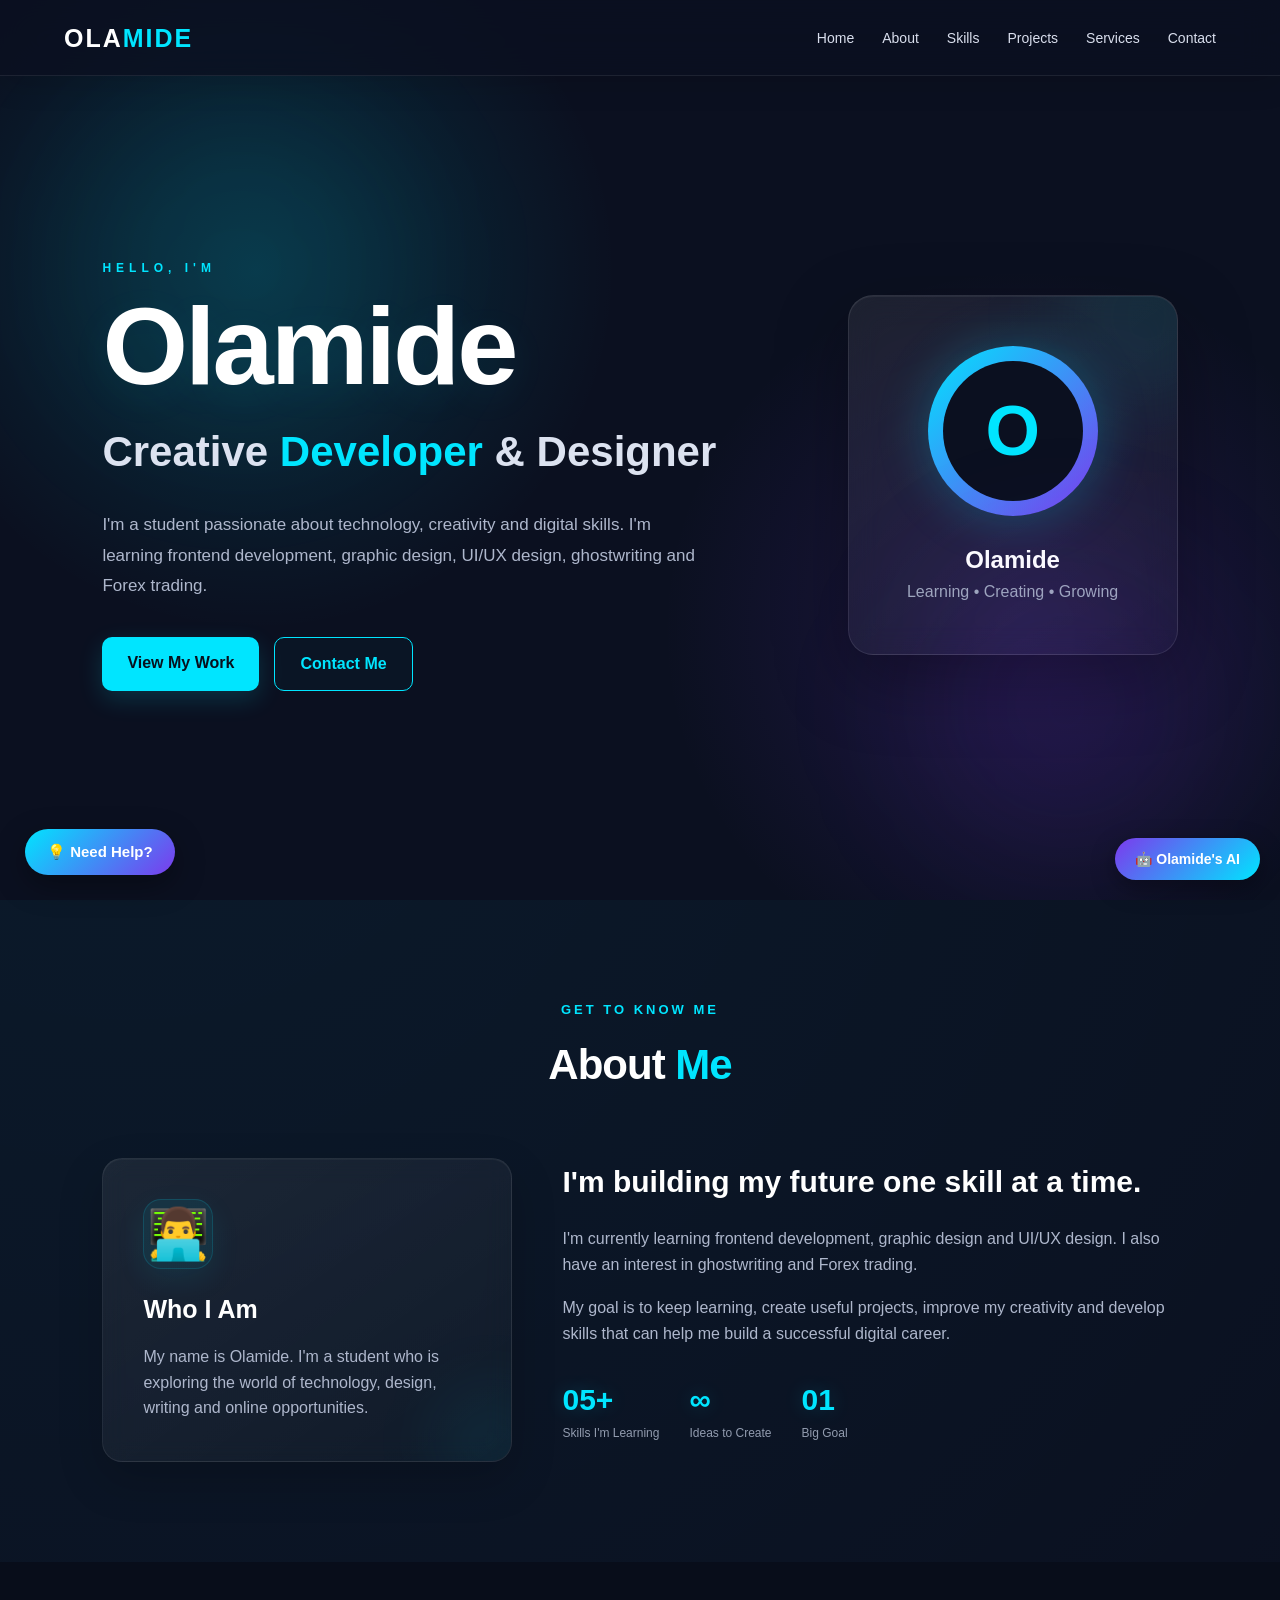
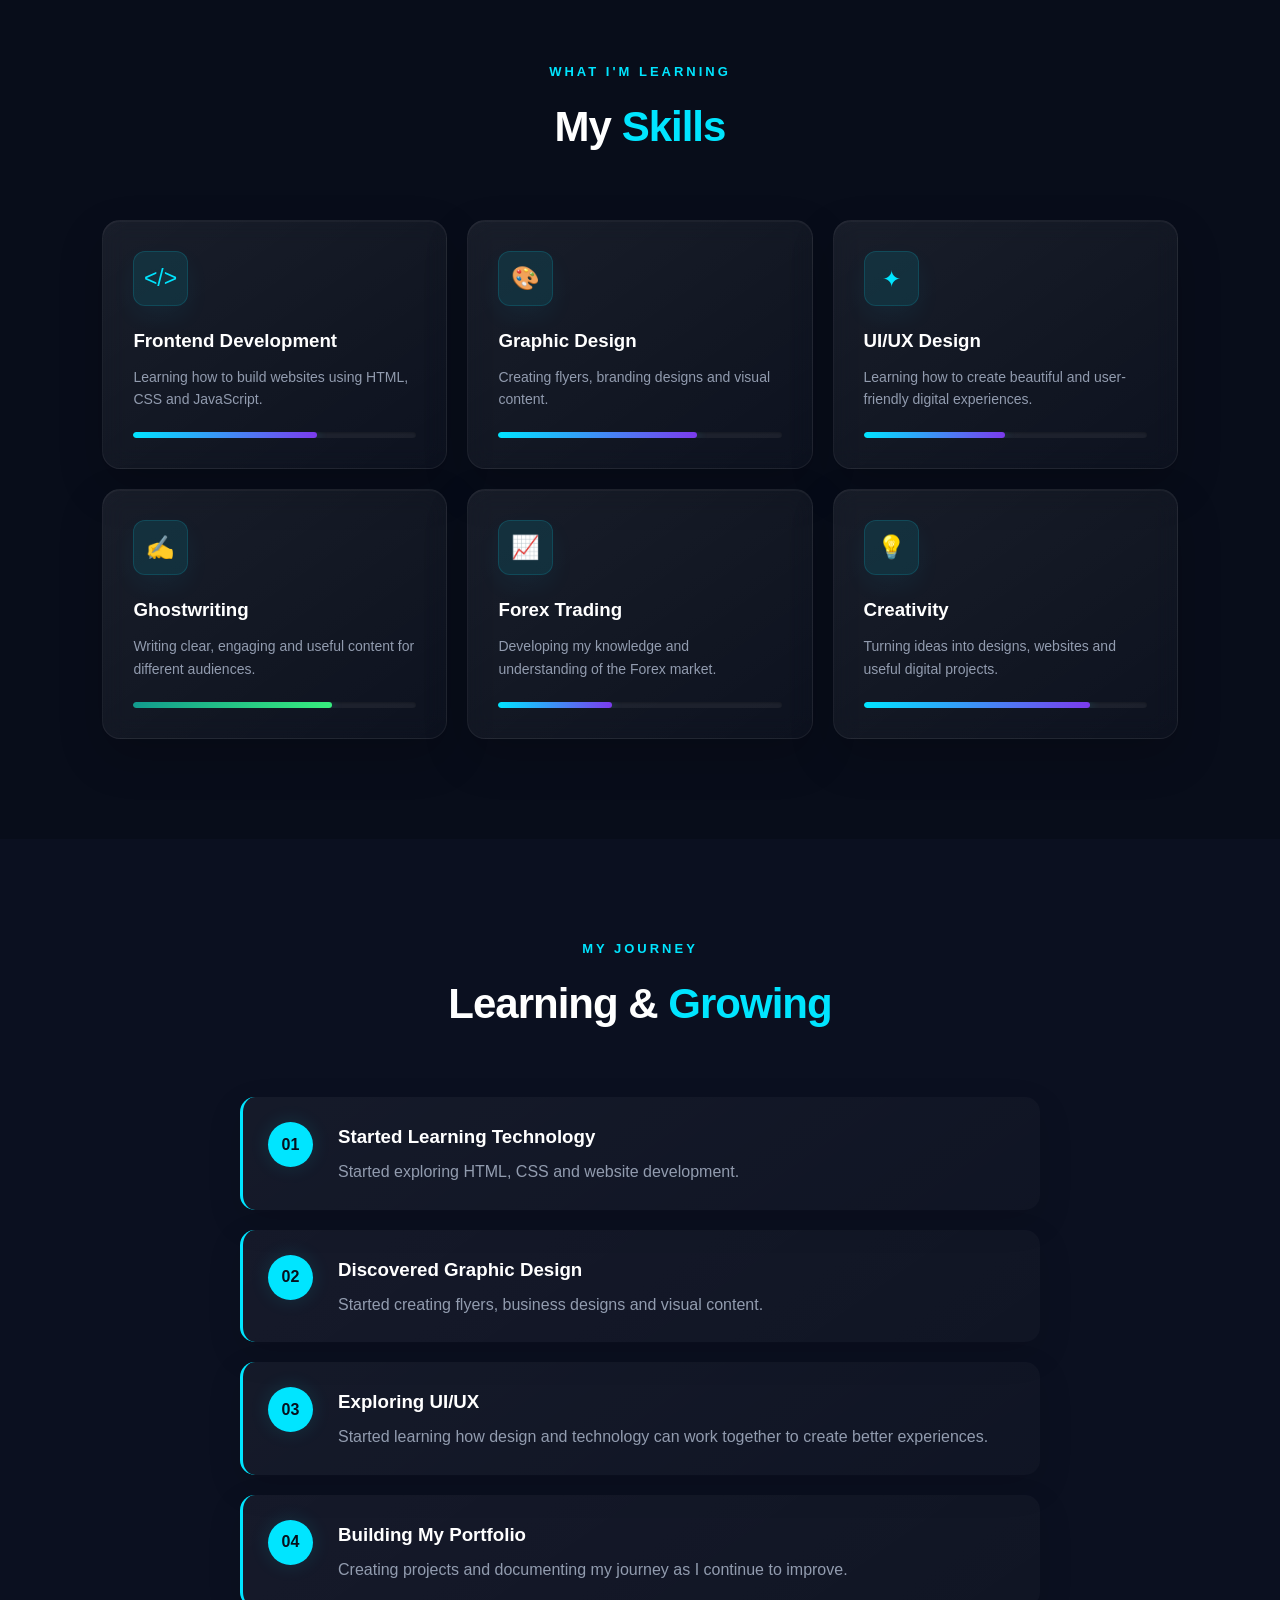
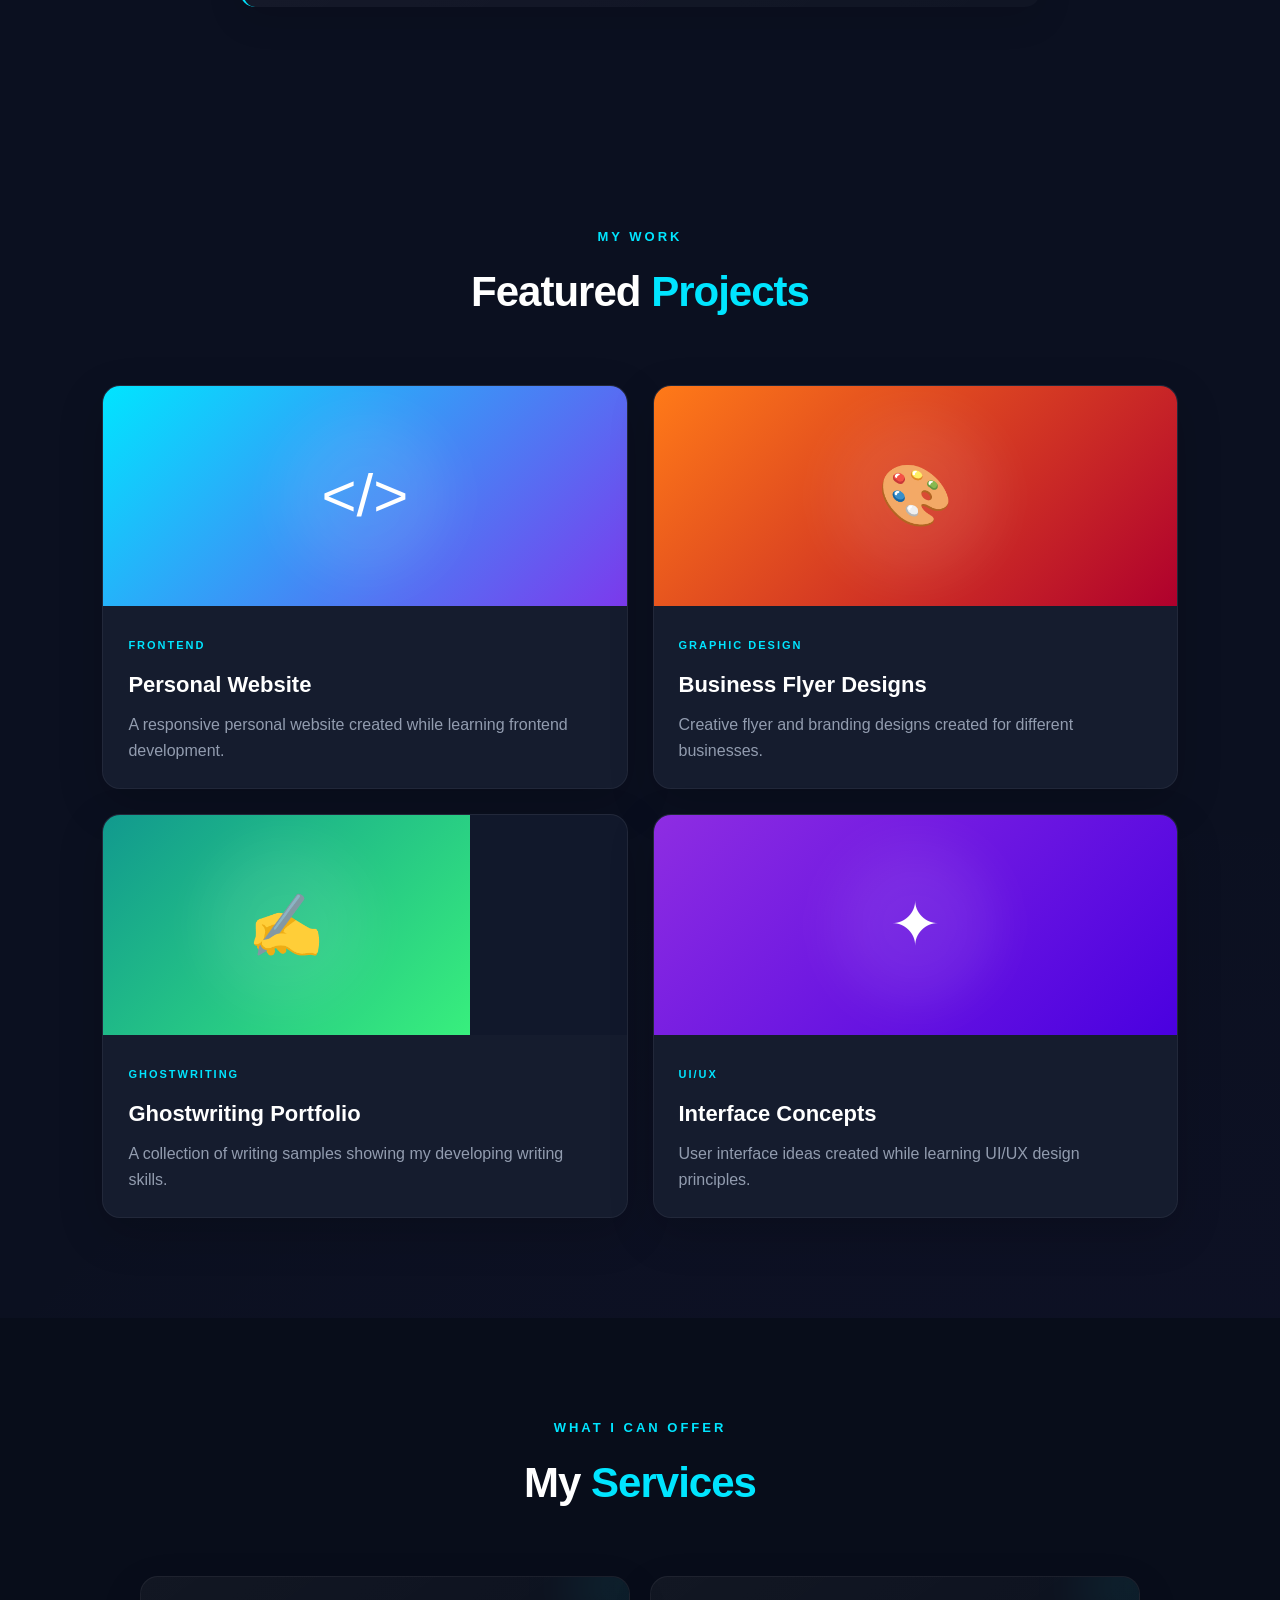
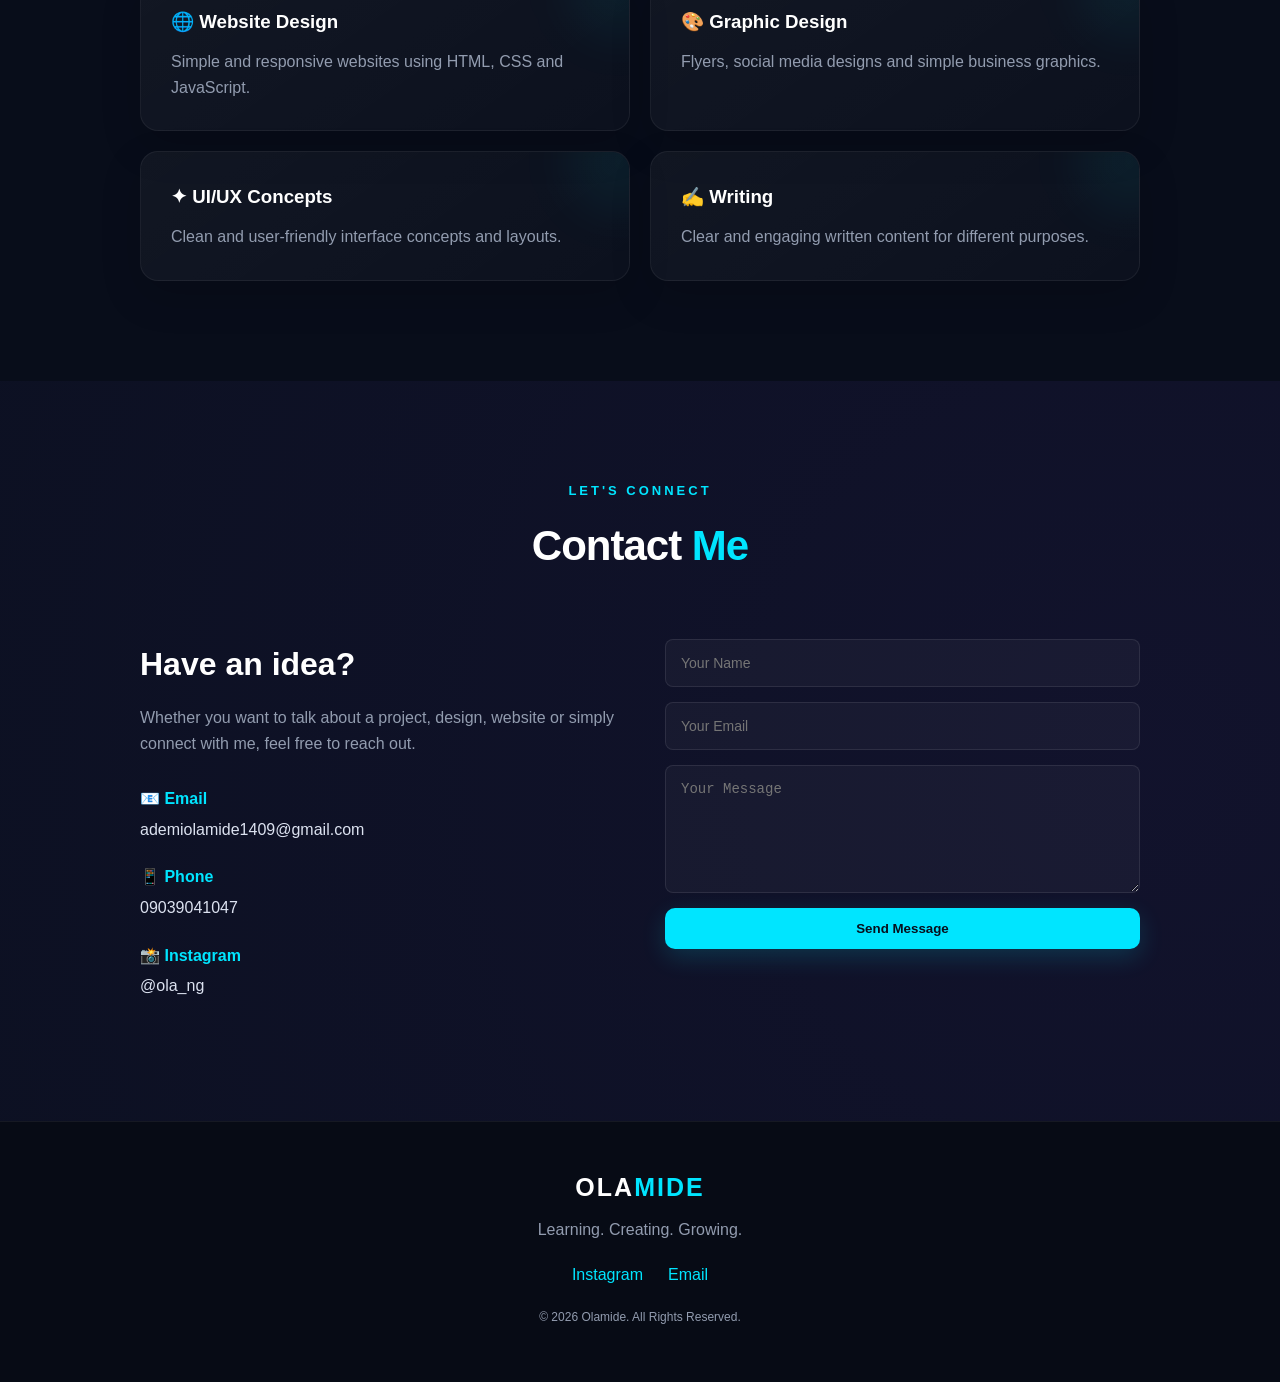
==== commit 0cff76f8: "Update portfolio" ====
--- a/index.html
+++ b/index.html
@@ -902,7 +902,7 @@
 
         </div>
 
-    </div> -->
+    </div> 
 
     <!-- =========================
      OLAMIDE'S AI
--- a/style.css
+++ b/style.css
@@ -3007,4 +3007,50 @@
 
 .play-games-btn:active {
     transform: scale(0.96);
+}
+
+/* ===== 3D SCROLL EFFECTS ===== */
+
+.three-d-section {
+  perspective: 1200px;
+  transform-style: preserve-3d;
+}
+
+.three-d-card {
+  transform: translateY(60px) rotateX(8deg) scale(0.95);
+  opacity: 0;
+  transition:
+    transform 0.9s ease,
+    opacity 0.9s ease;
+  transform-style: preserve-3d;
+}
+
+.three-d-card.show {
+  transform: translateY(0) rotateX(0deg) scale(1);
+  opacity: 1;
+}
+
+/* Floating depth */
+.depth-object {
+  transform: translateZ(0);
+  transition: transform 0.2s ease-out;
+}
+
+/* 3D hover effect */
+.three-d-hover {
+  transform-style: preserve-3d;
+  transition: transform 0.25s ease;
+}
+
+.three-d-hover:hover {
+  transform:
+    perspective(900px)
+    rotateX(5deg)
+    rotateY(-5deg)
+    translateY(-8px);
+}
+
+/* Prevent horizontal overflow */
+body {
+  overflow-x: hidden;
 }
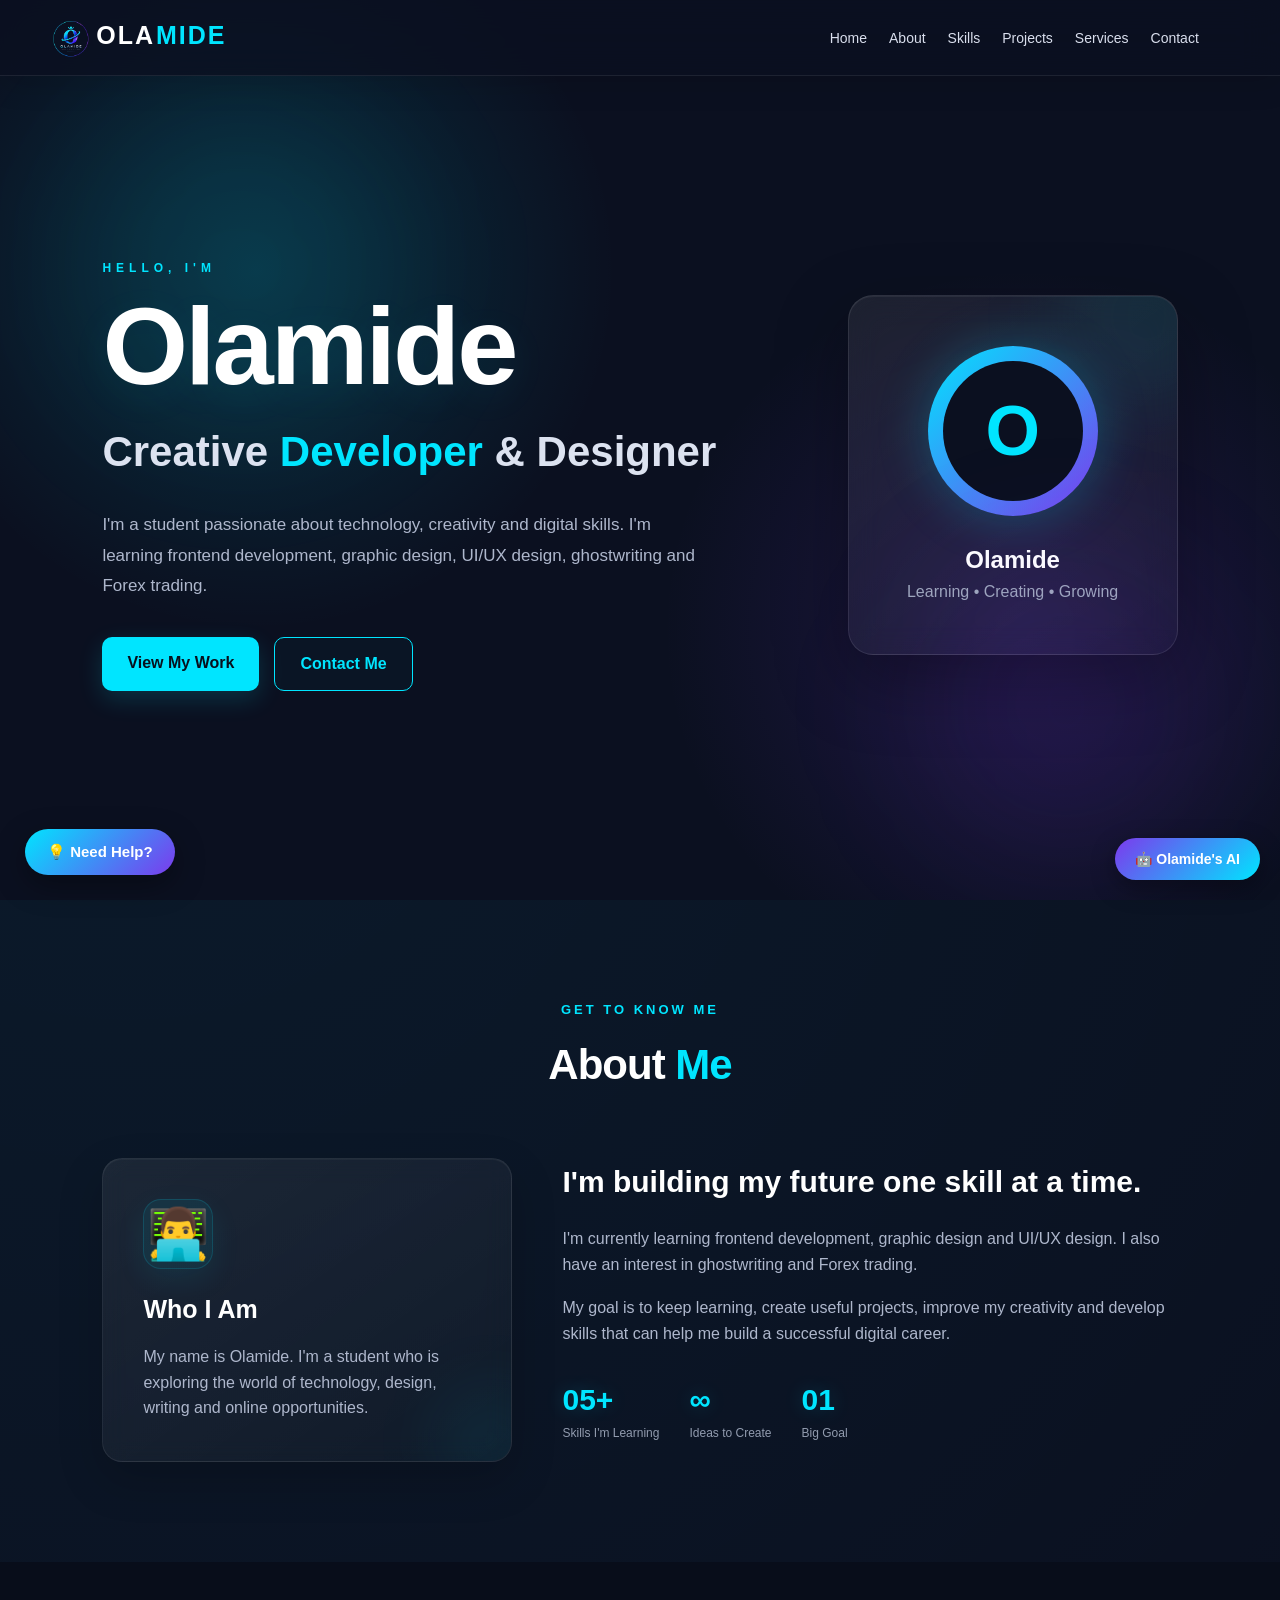
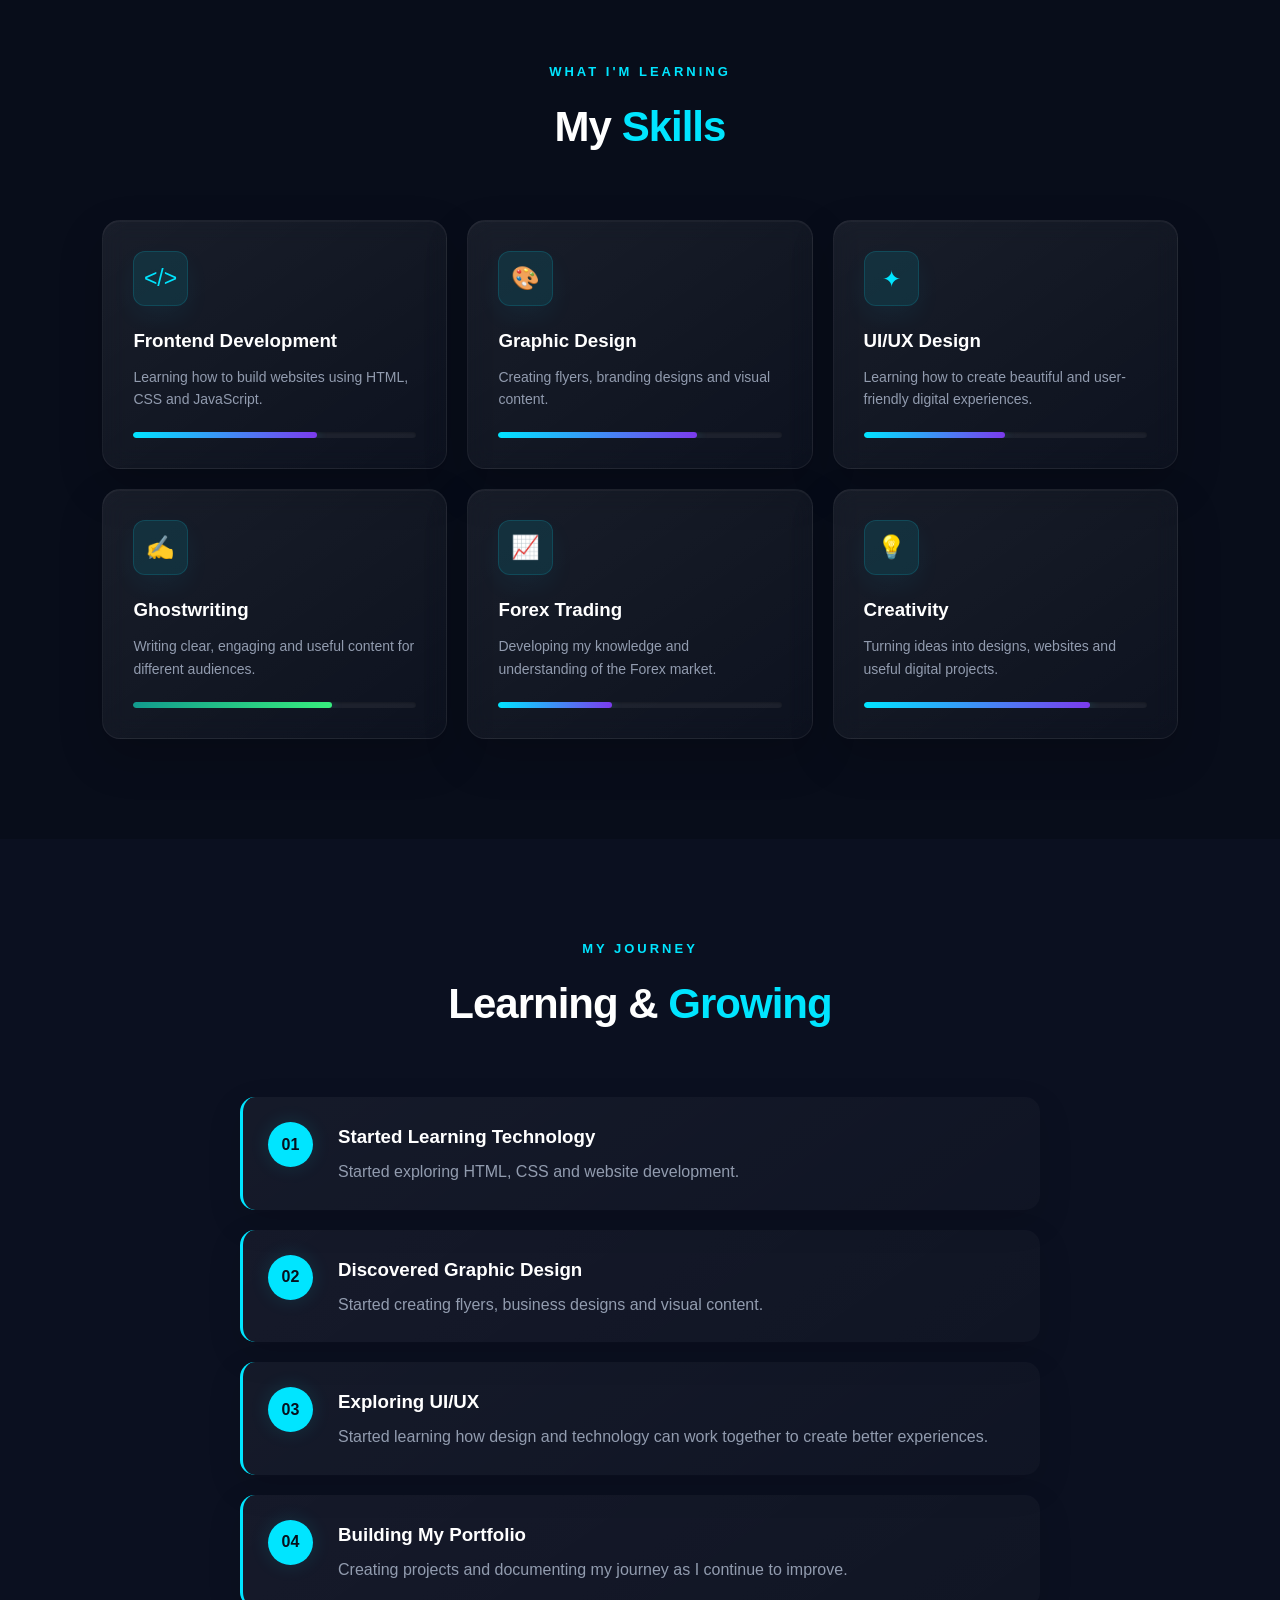
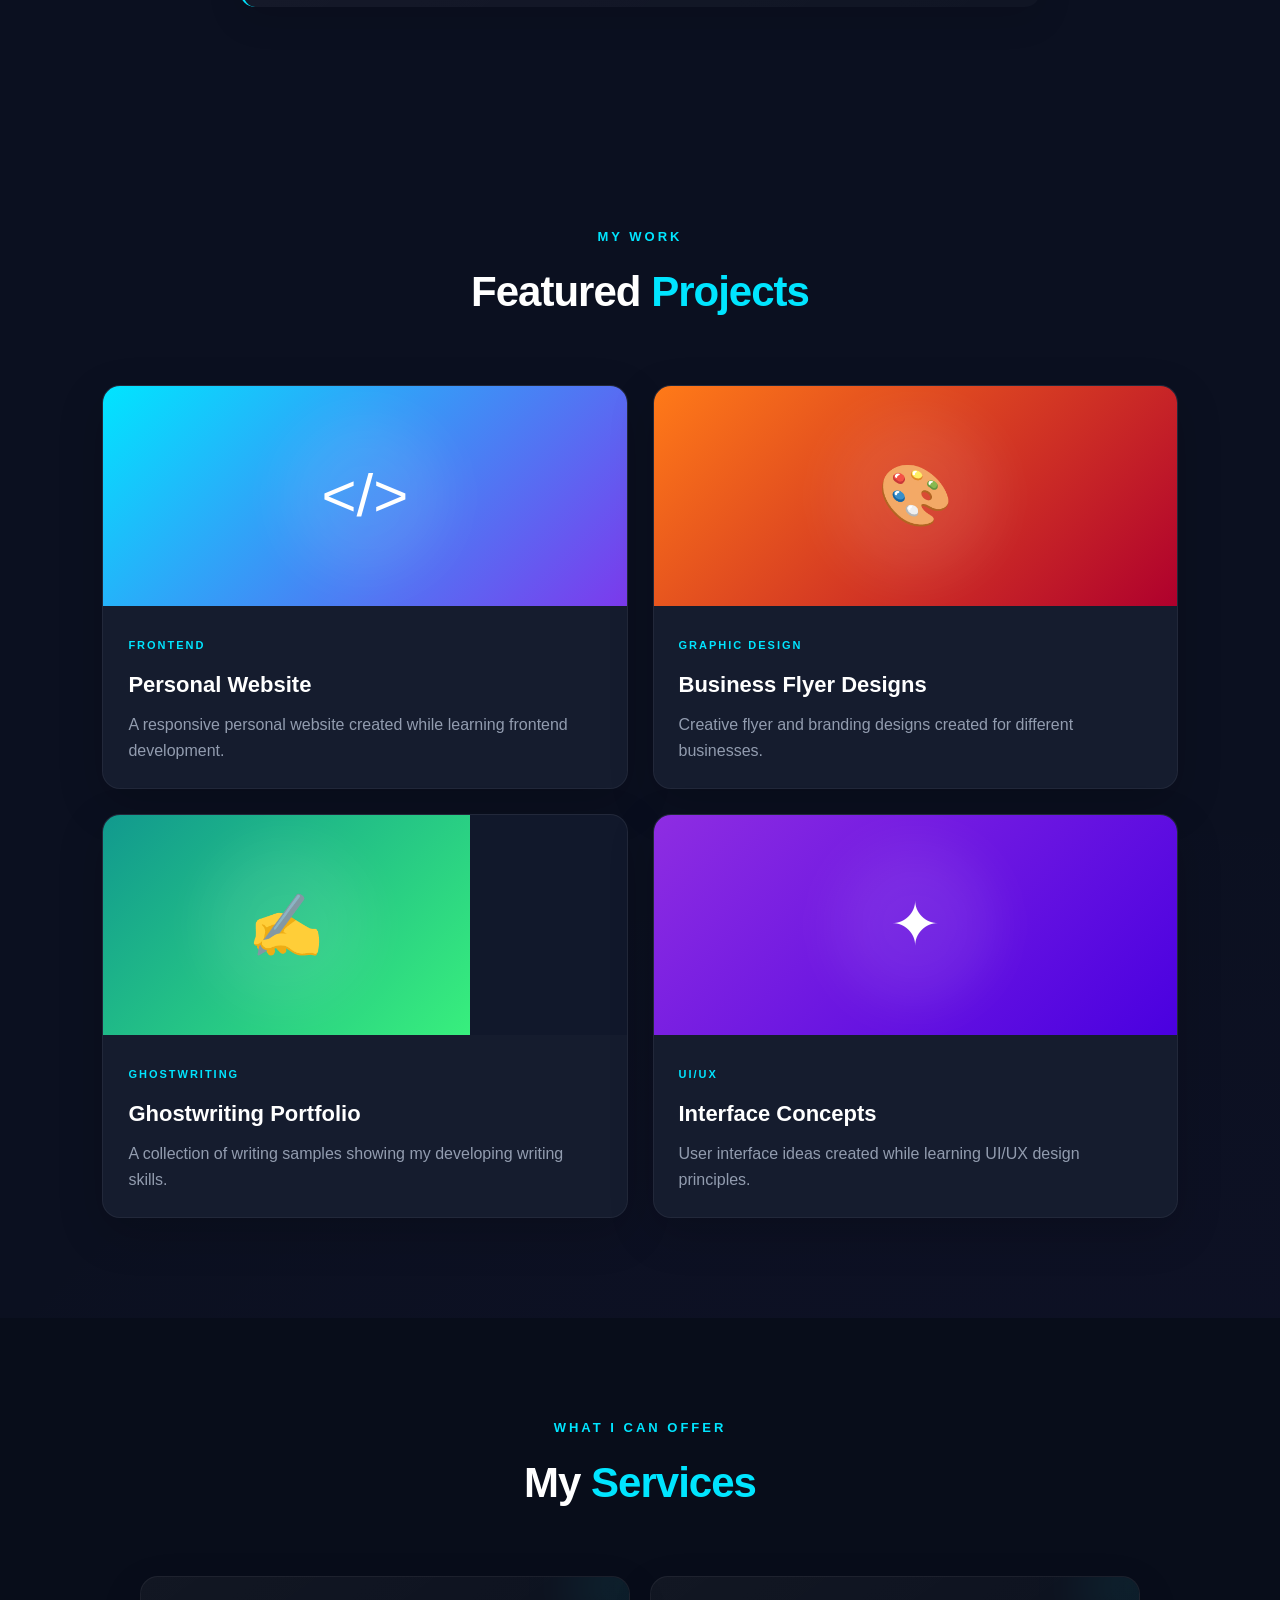
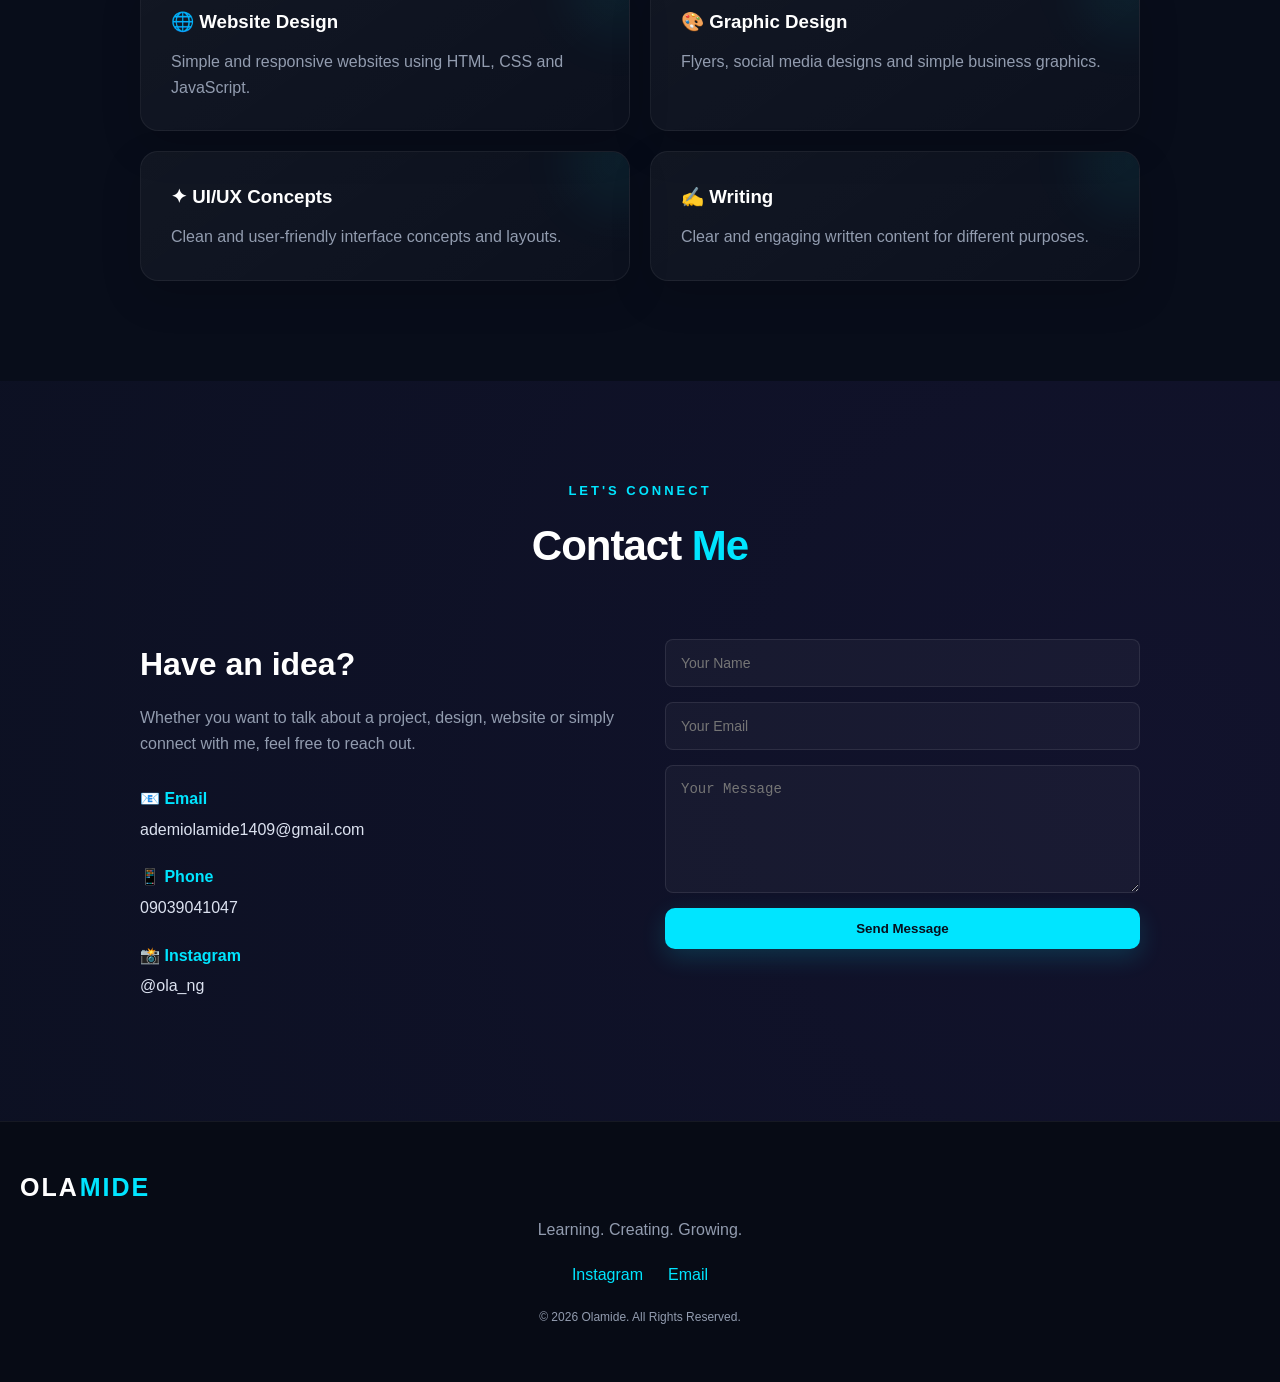
==== commit 33914128: "Add Supabase vistor tracking" ====
--- a/index.html
+++ b/index.html
@@ -27,6 +27,7 @@
         <nav class="navbar">
 
             <div class="logo">
+                <img src="images/olamide-logo.png" alt="Olamide Logo">
                 OLA<span>MIDE</span>
             </div>
 
--- a/style.css
+++ b/style.css
@@ -44,29 +44,46 @@
 }
 
 .navbar {
-    width: 90%;
-    max-width: 1200px;
+    width: 92%;
+    max-width: 1400px;
     margin: auto;
     height: 75px;
-
+    box-sizing: border-box;
     display: flex;
     align-items: center;
     justify-content: space-between;
 }
 
 .logo {
-    font-size: 24px;
+    display: flex;
+    align-items: center;
     font-weight: bold;
     letter-spacing: 2px;
+    gap: 5px;
+    margin-bottom: 5px;
 }
 
 .logo span {
     color: #00e5ff;
+    position: relative;
+    top: 1/2px;
+    margin-left: -4px;
+}
+
+.logo img {
+    width: 40px;
+    height: 40px;
+    object-fit: contain;
+    flex-shrink: 0;
+    mix-blend-mode: screen;
+    margin-top: 7px;
 }
 
 .nav-links {
     display: flex;
-    gap: 28px;
+    gap: 22px;
+    margin-right: 30px;
+    white-space: nowrap;
 }
 
 .nav-links a {
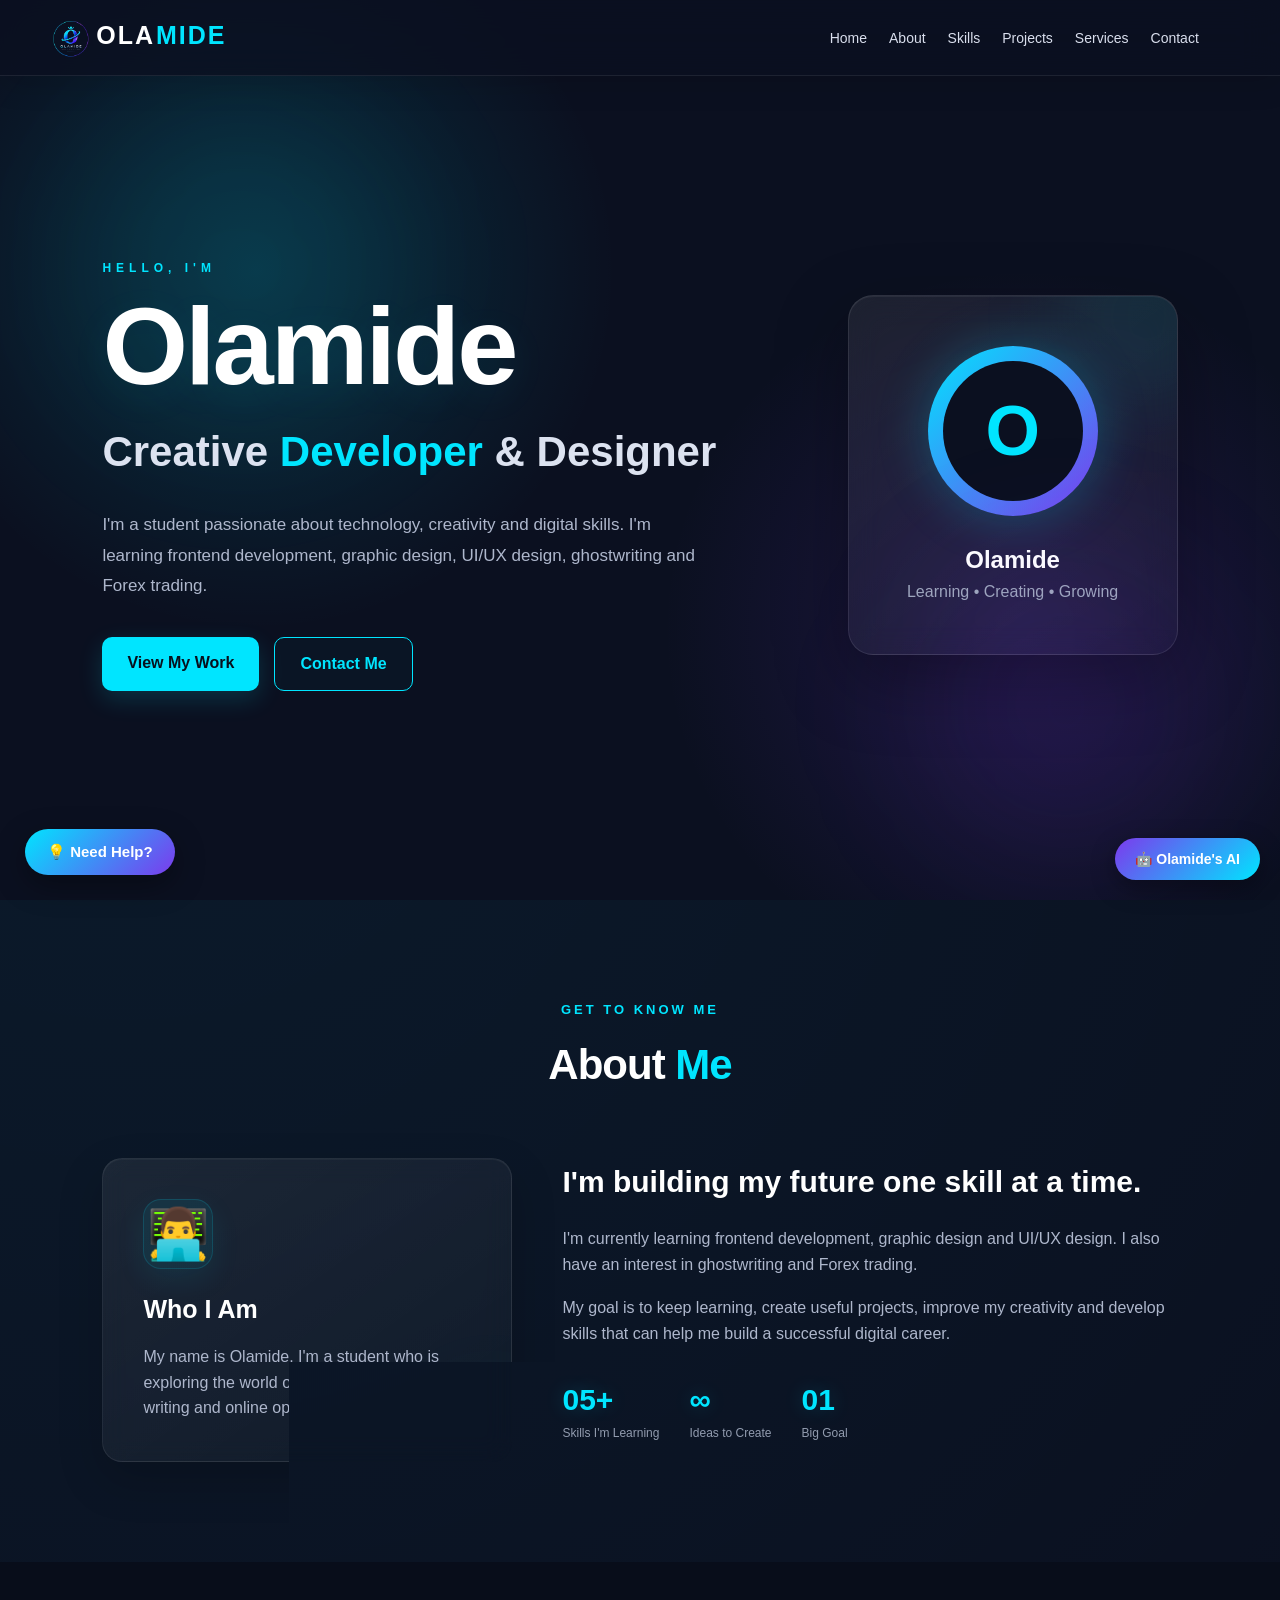
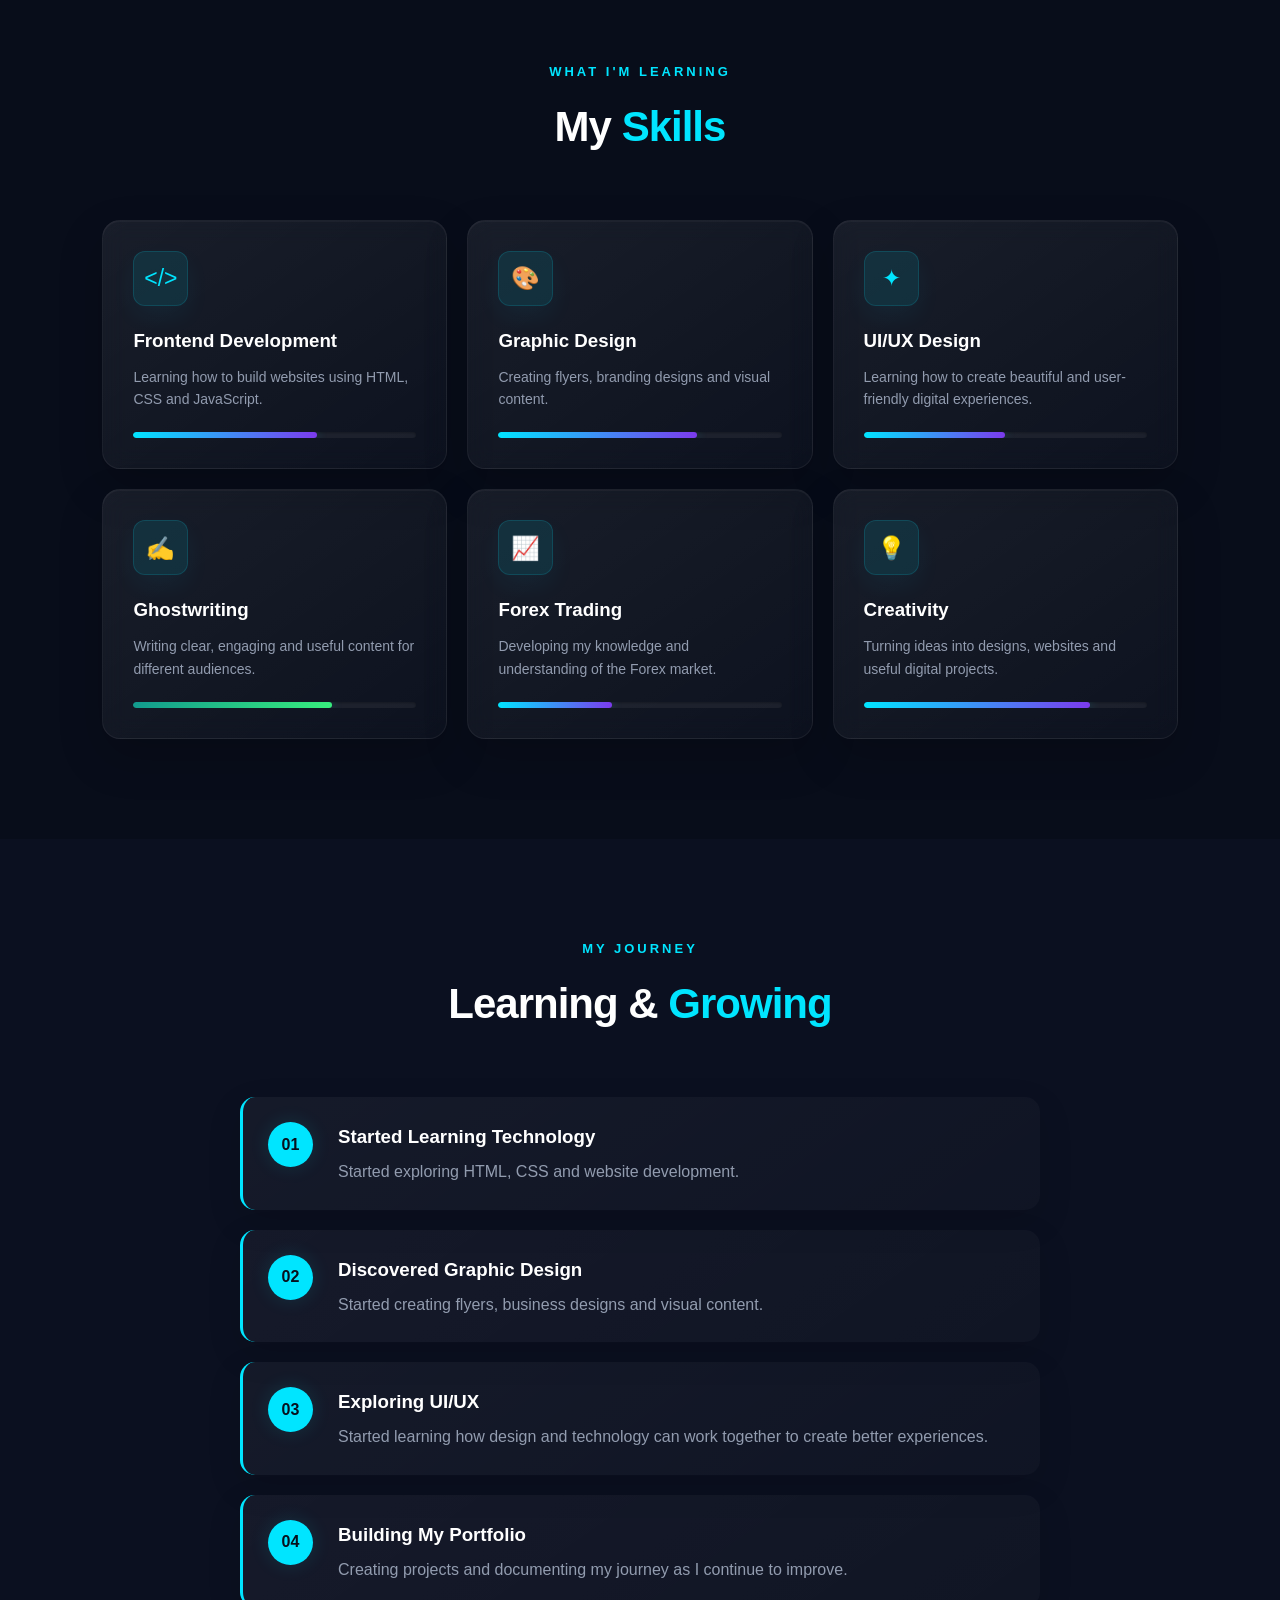
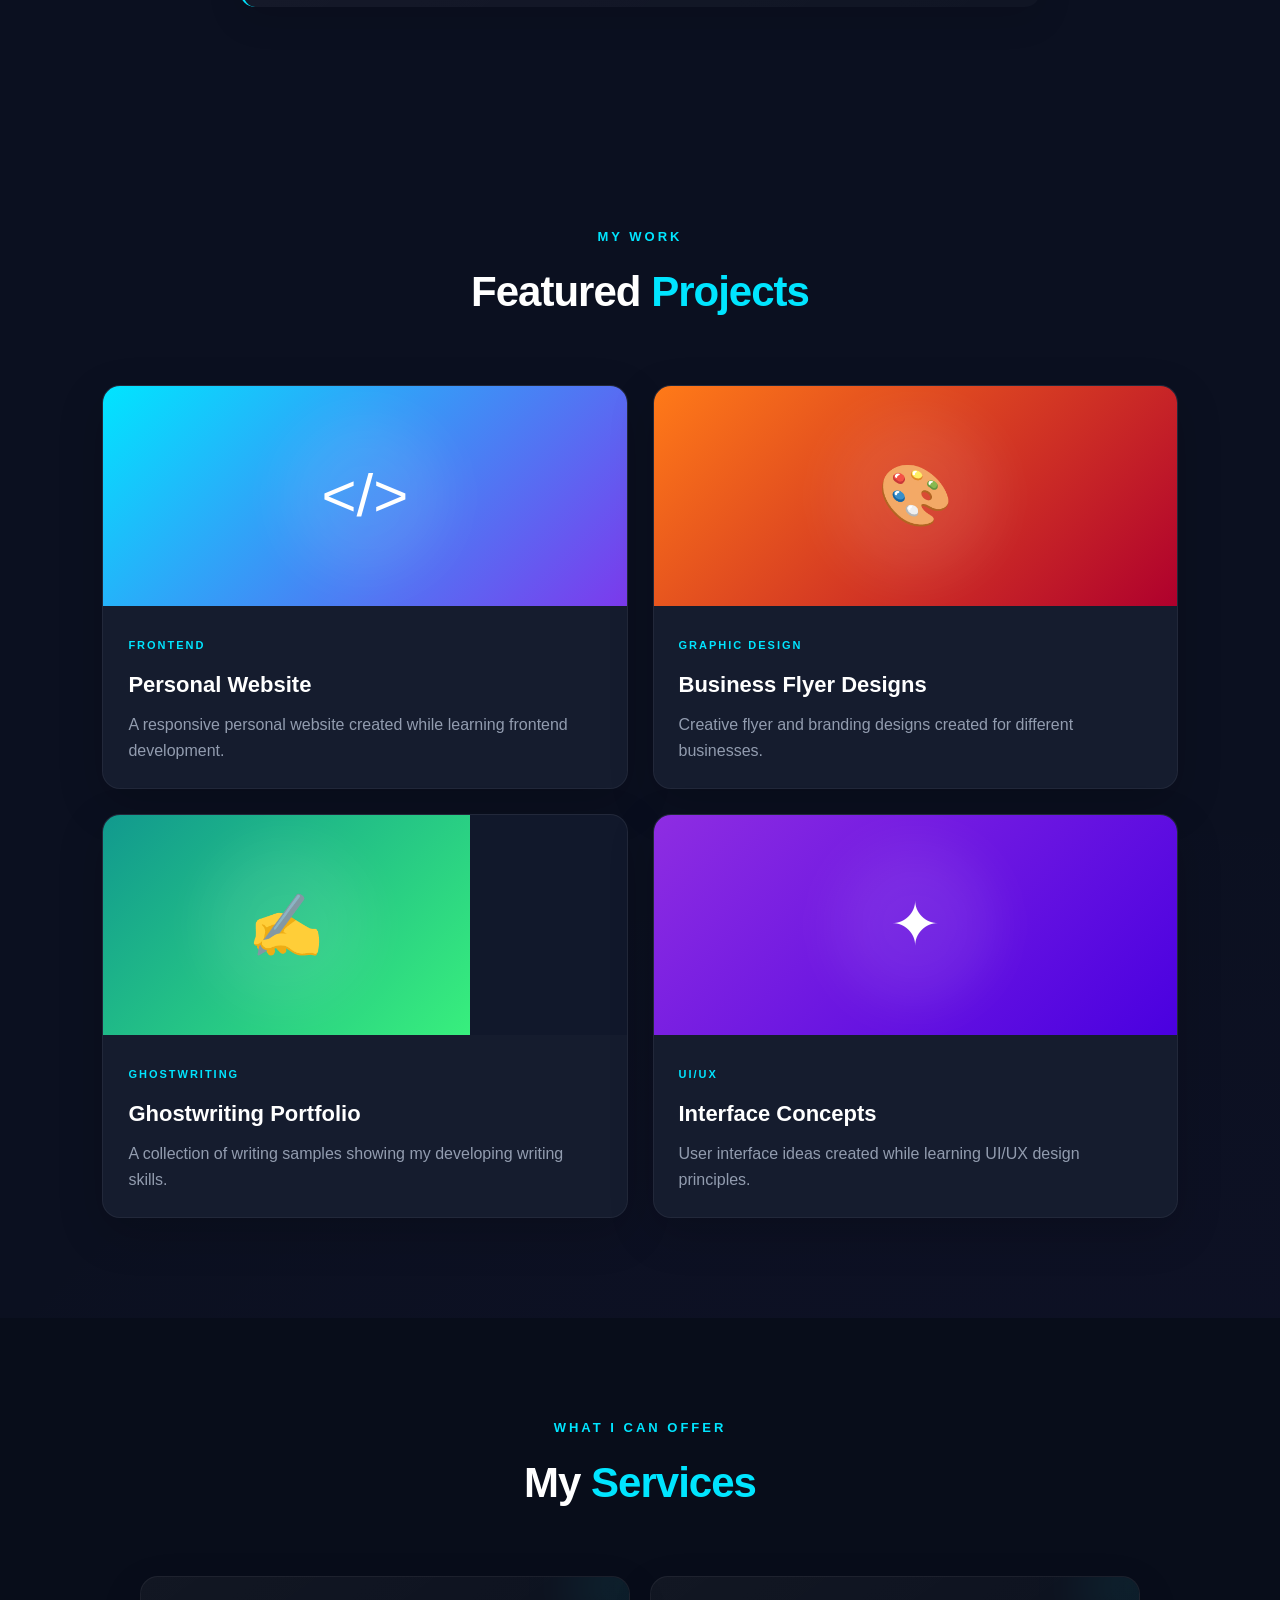
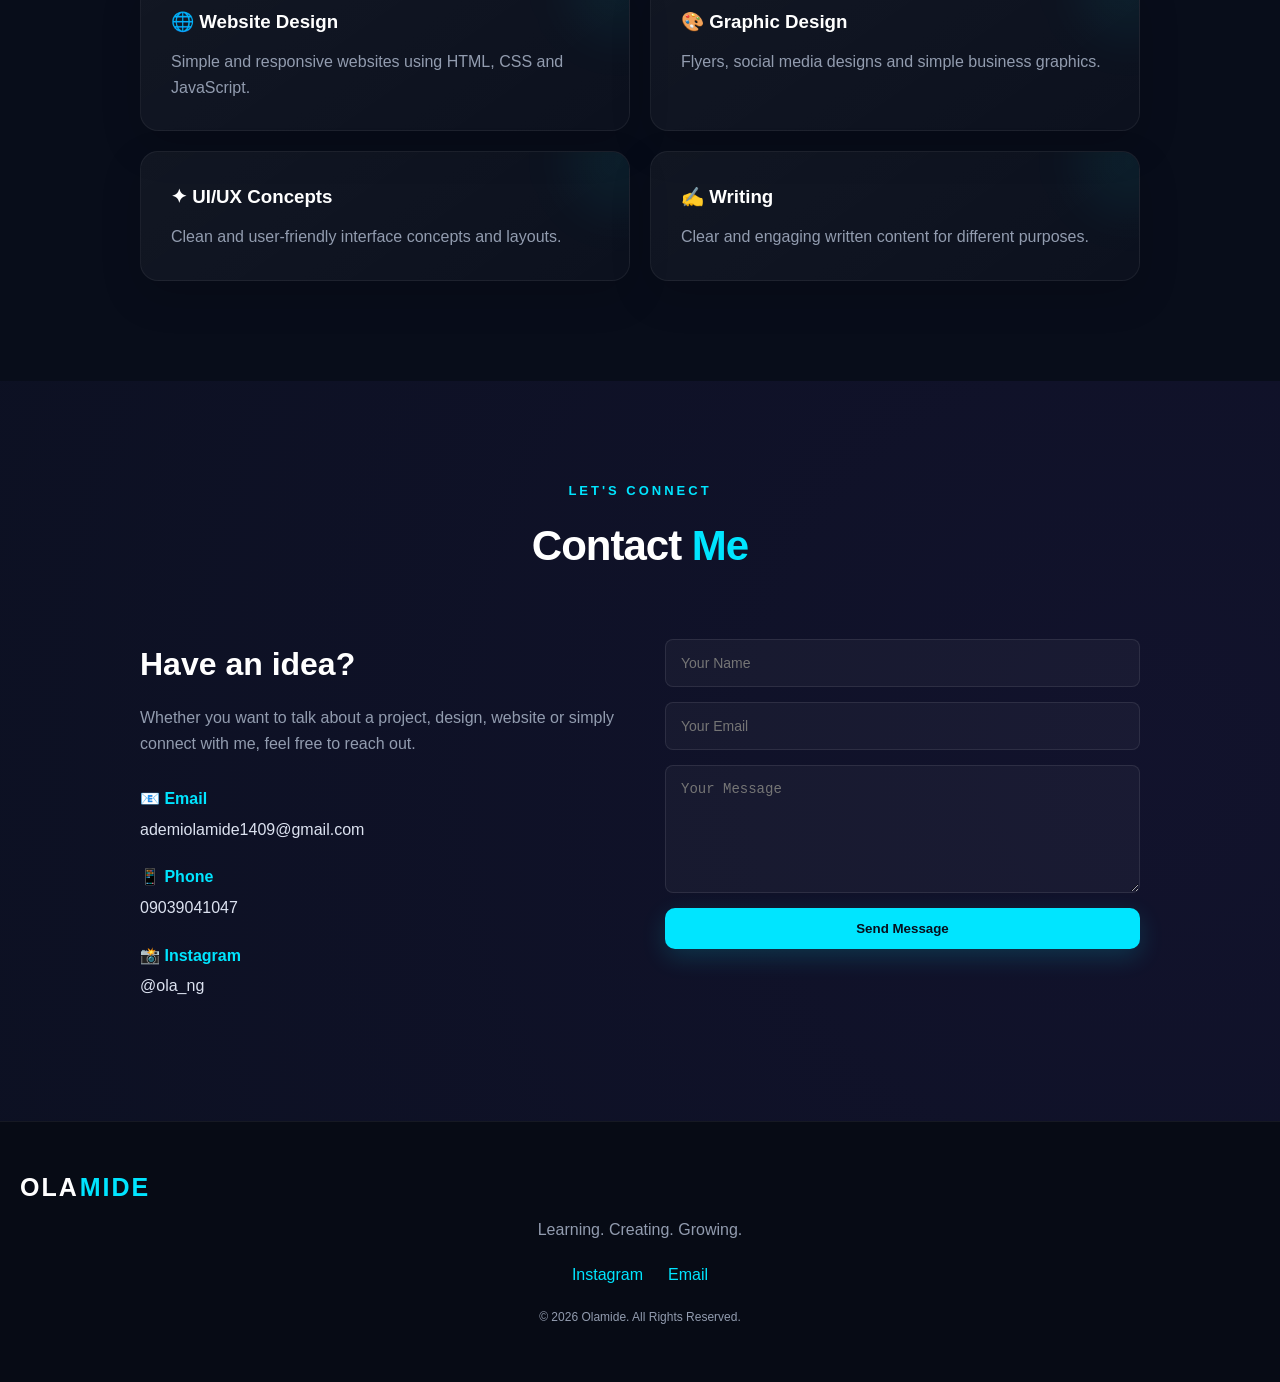
==== commit 23e31ac4: "Add unique visitor tracking" ====
--- a/index.html
+++ b/index.html
@@ -903,7 +903,7 @@
 
         </div>
 
-    </div> 
+    </div>
 
     <!-- =========================
      OLAMIDE'S AI
